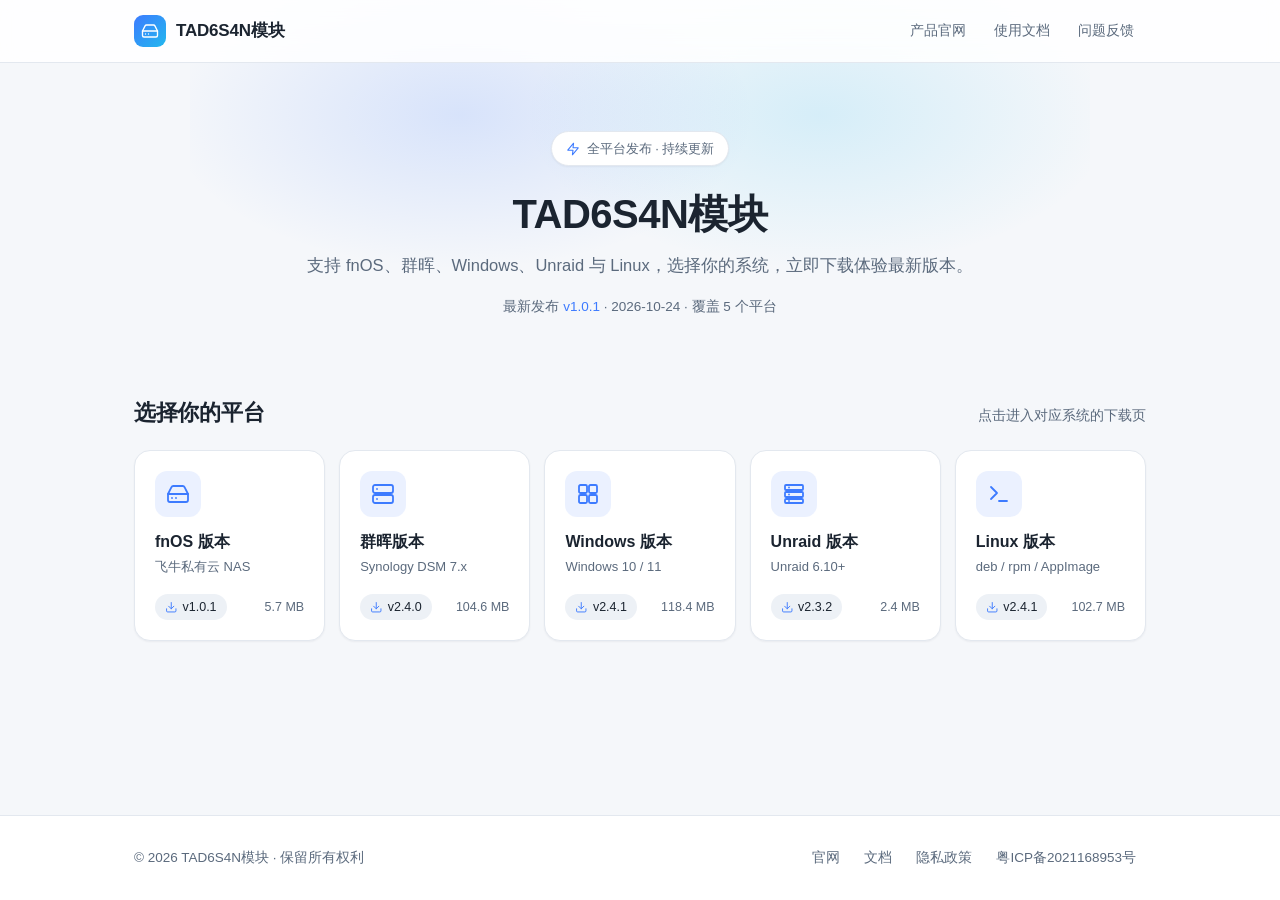
==== index.html @ 8b35cd56 "配置官网/使用文档链接与 ICP 备案号" ====
<!doctype html>
<html lang="zh-CN">
<head>
<meta charset="utf-8">
<meta name="viewport" content="width=device-width, initial-scale=1">
<meta name="description" content="TAD6S4N模块全平台发布页：支持 fnOS、群晖、Windows、Unraid 与 Linux，下载最新版本并查看更新日志。">
<title>TAD6S4N模块 · 软件发布页</title>
<style>
/* ========== 主题变量（浅色 / 深色自适应） ========== */
:root{
  color-scheme: light;
  --bg:#f5f7fa;
  --surface:#ffffff;
  --surface-2:#edf1f6;
  --text:#1b2430;
  --text-2:#5b6a7d;
  --border:#e3e8ef;
  --border-strong:#cfd8e3;
  --brand:#3d7bff;
  --brand-2:#22b8ee;
  --brand-soft:rgba(61,123,255,.10);
  --blue-soft:rgba(61,123,255,.12);
  --green:#0e9f5f;
  --green-soft:rgba(16,185,129,.13);
  --orange:#c2620a;
  --orange-soft:rgba(245,158,11,.16);
  --shadow-card:0 1px 2px rgba(16,24,40,.05);
  --shadow-lift:0 14px 34px rgba(16,24,40,.12);
  --glow-1:rgba(61,123,255,.16);
  --glow-2:rgba(34,184,238,.15);
}
@media (prefers-color-scheme: dark){
  :root{
    color-scheme: dark;
    --bg:#0e141f;
    --surface:#161e2c;
    --surface-2:#1e2839;
    --text:#e7edf6;
    --text-2:#90a1b7;
    --border:#26334a;
    --border-strong:#374865;
    --brand:#5c8dff;
    --brand-2:#2cc5f2;
    --brand-soft:rgba(92,141,255,.15);
    --blue-soft:rgba(92,141,255,.17);
    --green:#34d399;
    --green-soft:rgba(52,211,153,.15);
    --orange:#f5a623;
    --orange-soft:rgba(245,166,35,.16);
    --shadow-card:0 1px 2px rgba(0,0,0,.35);
    --shadow-lift:0 14px 34px rgba(0,0,0,.5);
    --glow-1:rgba(92,141,255,.14);
    --glow-2:rgba(44,197,242,.12);
  }
}

/* ========== 基础 ========== */
*{box-sizing:border-box}
html{scroll-behavior:smooth}
body{
  margin:0;
  font-family:-apple-system,BlinkMacSystemFont,"Segoe UI","PingFang SC","Hiragino Sans GB","Microsoft YaHei",sans-serif;
  background:var(--bg);
  color:var(--text);
  line-height:1.65;
  -webkit-font-smoothing:antialiased;
  min-height:100vh;
  display:flex;
  flex-direction:column;
  overflow-x:clip; /* hero 光晕装饰层在窄屏下不产生横向滚动 */
}
main{flex:1}
a{color:inherit;text-decoration:none}
.icon{width:1.25em;height:1.25em;flex:none;vertical-align:-.25em}
.container{max-width:1060px;margin:0 auto;padding:0 24px;width:100%}
code{background:var(--surface-2);border-radius:6px;padding:1.5px 7px;font-size:12.5px;font-family:ui-monospace,SFMono-Regular,Consolas,monospace}

/* ========== 顶部导航 ========== */
.site-header{
  position:sticky;top:0;z-index:20;
  background:color-mix(in srgb,var(--surface) 85%,transparent);
  backdrop-filter:blur(12px);
  -webkit-backdrop-filter:blur(12px);
  border-bottom:1px solid var(--border);
}
.header-inner{display:flex;align-items:center;gap:12px;height:62px}
.brand{display:flex;align-items:center;gap:10px;font-weight:600;font-size:17px;letter-spacing:-.2px}
.brand-mark{
  width:32px;height:32px;border-radius:9px;flex:none;
  background:linear-gradient(135deg,var(--brand),var(--brand-2));
  display:grid;place-items:center;color:#fff;
}
.brand-mark .icon{width:18px;height:18px}
.header-nav{margin-left:auto;display:flex;gap:4px;flex-wrap:wrap}
.header-nav a{padding:7px 12px;border-radius:8px;color:var(--text-2);font-size:14px;transition:.15s}
.header-nav a:hover{color:var(--text);background:var(--surface-2)}

/* ========== 首页 Hero ========== */
.hero{padding:68px 0 36px;text-align:center;position:relative}
.hero::before{
  content:"";position:absolute;left:50%;top:-140px;transform:translateX(-50%);
  width:900px;height:480px;pointer-events:none;
  background:
    radial-gradient(420px 220px at 30% 40%,var(--glow-1),transparent 70%),
    radial-gradient(420px 220px at 70% 40%,var(--glow-2),transparent 70%);
}
.hero>*{position:relative}
.eyebrow{
  display:inline-flex;align-items:center;gap:7px;
  padding:6px 14px;border:1px solid var(--border);border-radius:999px;
  background:var(--surface);color:var(--text-2);font-size:13px;box-shadow:var(--shadow-card);
}
.eyebrow .icon{width:14px;height:14px;color:var(--brand)}
.hero h1{font-size:40px;line-height:1.3;letter-spacing:-.5px;margin:22px 0 12px}
.hero .lead{max-width:680px;margin:0 auto;color:var(--text-2);font-size:16.5px}
.hero-meta{margin-top:16px;font-size:13.5px;color:var(--text-2)}
.hero-meta b{color:var(--brand);font-weight:500}

/* ========== 平台选择 ========== */
.pick{padding:28px 0 76px}
.section-head{display:flex;align-items:baseline;justify-content:space-between;gap:12px;margin-bottom:18px;flex-wrap:wrap}
.section-head h2{font-size:22px;margin:0;letter-spacing:-.3px}
.section-head .sub{color:var(--text-2);font-size:14px}
.platform-grid{display:grid;grid-template-columns:repeat(auto-fit,minmax(186px,1fr));gap:14px}
.platform-card{
  position:relative;display:flex;flex-direction:column;gap:14px;
  padding:20px;background:var(--surface);
  border:1px solid var(--border);border-radius:16px;
  box-shadow:var(--shadow-card);
  transition:transform .18s ease,box-shadow .18s ease,border-color .18s ease;
}
.platform-card:hover{
  transform:translateY(-3px);
  border-color:color-mix(in srgb,var(--brand) 40%,var(--border));
  box-shadow:var(--shadow-lift);
}
.p-icon{
  width:46px;height:46px;border-radius:12px;flex:none;
  display:grid;place-items:center;
  background:var(--brand-soft);color:var(--brand);
}
.p-icon .icon{width:24px;height:24px}
.p-icon.big{width:60px;height:60px;border-radius:16px}
.p-icon.big .icon{width:30px;height:30px}
.platform-card h3{margin:0;font-size:16px;line-height:1.4}
.p-sub{color:var(--text-2);font-size:13px;margin-top:1px}
.p-meta{margin-top:auto;display:flex;align-items:center;justify-content:space-between;gap:8px;font-size:12.5px;color:var(--text-2)}
.ver-chip{
  display:inline-flex;align-items:center;gap:5px;
  padding:3px 10px;border-radius:999px;
  background:var(--surface-2);color:var(--text);
  font-weight:500;font-size:12.5px;font-variant-numeric:tabular-nums;
}
.ver-chip .icon{width:12.5px;height:12.5px;color:var(--brand)}
.p-arrow{
  position:absolute;top:18px;right:16px;color:var(--brand);
  opacity:0;transform:translateX(-4px);transition:.18s ease;
}
.p-arrow .icon{width:17px;height:17px}
.platform-card:hover .p-arrow,.platform-card:focus-visible .p-arrow{opacity:1;transform:translateX(0)}

/* ========== 平台下载页 ========== */
.back{
  display:inline-flex;align-items:center;gap:6px;
  margin:26px 0 18px;padding:6px 11px 6px 8px;border-radius:9px;
  color:var(--text-2);font-size:14px;transition:.15s;
}
.back:hover{color:var(--text);background:var(--surface-2)}
.plat-head{display:flex;gap:16px;align-items:center}
.plat-title{margin:0;font-size:28px;letter-spacing:-.4px;line-height:1.3}
.plat-title:focus{outline:none}
.plat-desc{margin:4px 0 0;color:var(--text-2);font-size:14.5px}

.download-card{
  margin-top:26px;padding:30px;
  background:var(--surface);border:1px solid var(--border);border-radius:20px;
  box-shadow:var(--shadow-card);
}
.rel-meta{display:flex;align-items:center;gap:12px;flex-wrap:wrap}
.ver-big{font-size:27px;font-weight:600;letter-spacing:-.4px;font-variant-numeric:tabular-nums}
.rel-date{color:var(--text-2);font-size:14px}
.badge-latest{
  display:inline-flex;align-items:center;
  padding:3px 11px;border-radius:999px;
  background:linear-gradient(135deg,var(--brand),var(--brand-2));
  color:#fff;font-size:12px;font-weight:500;letter-spacing:.3px;
}
.actions{display:flex;gap:12px;flex-wrap:wrap;margin-top:22px}
.btn{
  display:inline-flex;align-items:center;justify-content:center;gap:8px;
  height:48px;padding:0 24px;border-radius:12px;
  font-size:15px;font-weight:500;font-family:inherit;
  border:1px solid transparent;cursor:pointer;
  transition:transform .15s ease,box-shadow .15s ease,filter .15s ease,background .15s ease,border-color .15s ease;
  flex:1 1 220px;
}
.btn .icon{width:18px;height:18px}
.btn-primary{
  background:linear-gradient(135deg,var(--brand),var(--brand-2));
  color:#fff;box-shadow:0 8px 20px var(--blue-soft);
}
.btn-primary:hover{filter:brightness(1.06);transform:translateY(-1px);box-shadow:0 10px 24px var(--blue-soft)}
.btn-secondary{background:var(--surface);border-color:var(--border-strong);color:var(--text)}
.btn-secondary:hover{background:var(--surface-2);transform:translateY(-1px)}
.btn-sm{height:36px;padding:0 16px;font-size:13.5px;border-radius:10px;flex:none}
.btn-sm .icon{width:15px;height:15px}
.file-line{
  margin-top:16px;color:var(--text-2);font-size:13px;
  font-family:ui-monospace,SFMono-Regular,Consolas,monospace;
  word-break:break-all;
}
.assets{margin-top:22px;padding-top:18px;border-top:1px dashed var(--border)}
.assets h4{margin:0 0 10px;font-size:13px;font-weight:500;color:var(--text-2)}
.asset-row{
  display:flex;align-items:center;gap:14px;flex-wrap:wrap;
  padding:11px 14px;margin-bottom:9px;
  border:1px solid var(--border);border-radius:13px;
  transition:border-color .15s;
}
.asset-row:hover{border-color:var(--border-strong)}
.asset-row>div:first-child{flex:1 1 260px;min-width:0}
.a-name{font-size:13px;font-family:ui-monospace,SFMono-Regular,Consolas,monospace;word-break:break-all}
.a-meta{color:var(--text-2);font-size:12.5px;margin-top:2px}
.install-tip{
  display:flex;gap:10px;align-items:flex-start;
  margin-top:22px;padding:13px 16px;border-radius:13px;
  background:var(--brand-soft);color:var(--text);font-size:13.5px;line-height:1.7;
}
.install-tip .icon{width:17px;height:17px;color:var(--brand);margin-top:3px;flex:none}

/* ========== 更新日志 ========== */
.changelog{margin:56px 0 84px;scroll-margin-top:84px;border-radius:16px}
.changelog.flash{animation:flashBg 1.1s ease}
@keyframes flashBg{0%{background:var(--brand-soft)}100%{background:transparent}}
.changelog h2{margin:0;font-size:22px;letter-spacing:-.3px}
.ch-sub{margin:6px 0 26px;color:var(--text-2);font-size:14px}
.timeline{position:relative;padding-left:30px}
.timeline::before{
  content:"";position:absolute;left:8px;top:8px;bottom:14px;width:2px;
  background:var(--border);border-radius:2px;
}
.release{position:relative;padding:0 0 34px}
.release:last-child{padding-bottom:4px}
.release::before{
  content:"";position:absolute;left:-28px;top:7px;
  width:14px;height:14px;border-radius:50%;
  background:var(--surface);border:2.5px solid var(--brand);
}
.release.old::before{border-color:var(--border-strong)}
.release.latest::before{background:var(--brand)}
.rel-head{display:flex;align-items:center;gap:11px;flex-wrap:wrap}
.rel-head .v{font-weight:600;font-size:17.5px;font-variant-numeric:tabular-nums}
.rel-head .rel-date{font-size:13.5px}
.group{margin-top:13px}
.group-tag{
  display:inline-flex;align-items:center;
  padding:2px 10px;border-radius:7px;
  font-size:12px;font-weight:500;
}
.tag-new{color:var(--green);background:var(--green-soft)}
.tag-imp{color:var(--brand);background:var(--blue-soft)}
.tag-fix{color:var(--orange);background:var(--orange-soft)}
.group ul{margin:9px 0 0;padding:0;list-style:none}
.group li{position:relative;padding:3px 0 3px 17px;font-size:14.5px}
.group li::before{
  content:"";position:absolute;left:3px;top:13px;
  width:5px;height:5px;border-radius:50%;background:var(--border-strong);
}

/* ========== GitHub 数据来源与 Markdown 日志 ========== */
.src-note{display:flex;align-items:center;gap:6px;flex-wrap:wrap;margin-top:12px;font-size:13px;color:var(--text-2)}
.src-note .icon{width:14px;height:14px;flex:none}
.src-note a{color:var(--brand)}
.rel-link{font-size:12.5px;color:var(--brand);font-weight:400}
.md{margin-top:4px}
.md h3,.md h4,.md h5,.md h6{margin:18px 0 6px;font-size:15px;letter-spacing:0}
.md h3{font-size:16px}
.md p{margin:8px 0;font-size:14.5px}
.md ul,.md ol{margin:8px 0;padding-left:22px}
.md li{margin:4px 0;font-size:14.5px}
.md a{color:var(--brand)}
.md pre{background:var(--surface-2);border-radius:10px;padding:12px 14px;overflow:auto;margin:10px 0}
.md pre code{background:none;padding:0}

/* ========== 页脚 ========== */
.site-footer{border-top:1px solid var(--border);padding:26px 0;background:var(--surface)}
.footer-inner{
  display:flex;align-items:center;justify-content:space-between;
  gap:10px 24px;flex-wrap:wrap;color:var(--text-2);font-size:13.5px;
}
.footer-links{display:flex;gap:4px;flex-wrap:wrap}
.footer-links a{padding:5px 10px;border-radius:8px}
.footer-links a:hover{color:var(--text);background:var(--surface-2)}

/* ========== 视图切换动画 ========== */
.view{animation:viewIn .28s ease}
@keyframes viewIn{from{opacity:0;transform:translateY(8px)}to{opacity:1;transform:none}}

/* ========== 响应式 ========== */
@media (max-width:640px){
  .hero{padding:44px 0 24px}
  .hero h1{font-size:29px}
  .hero .lead{font-size:15px}
  .download-card{padding:22px 18px}
  .plat-title{font-size:23px}
  .ver-big{font-size:23px}
  .actions .btn{flex:1 1 100%}
  .btn{flex-basis:auto}
  .asset-row .btn-sm{width:100%}
  .header-nav{display:none}
}
@media (prefers-reduced-motion: reduce){
  html{scroll-behavior:auto}
  *,*::before,*::after{animation:none!important;transition:none!important}
}
</style>
</head>
<body>

<header class="site-header">
  <div class="container header-inner">
    <a class="brand" href="#/">
      <span class="brand-mark" id="brand-mark"></span>
      <span id="brand-name">TAD6S4N模块</span>
    </a>
    <nav class="header-nav" aria-label="站点导航">
      <!-- 问题反馈暂为占位链接，部署时替换为真实地址 -->
      <a href="https://mi-d.cn" target="_blank" rel="noopener">产品官网</a>
      <a href="https://mi-d.cn/10938" target="_blank" rel="noopener">使用文档</a>
      <a href="#" data-stub>问题反馈</a>
    </nav>
  </div>
</header>

<main id="app">
  <!-- ========== 首页：平台选择 ========== -->
  <section id="view-home" class="view" aria-label="选择平台">
    <div class="container">
      <div class="hero">
        <span class="eyebrow"><i data-icon="zap" aria-hidden="true"></i><span id="eyebrow-text">全平台发布 · 持续更新</span></span>
        <h1 id="hero-title">TAD6S4N模块</h1>
        <p class="lead" id="hero-lead">支持 fnOS、群晖、Windows、Unraid 与 Linux，选择你的系统，立即下载体验最新版本。</p>
        <p class="hero-meta" id="hero-meta"></p>
      </div>
      <div class="pick">
        <div class="section-head">
          <h2>选择你的平台</h2>
          <span class="sub">点击进入对应系统的下载页</span>
        </div>
        <div class="platform-grid" id="platform-grid"><!-- JS 渲染 --></div>
      </div>
    </div>
  </section>

  <!-- ========== 平台下载页（JS 渲染） ========== -->
  <section id="view-platform" class="view" hidden></section>
</main>

<footer class="site-footer">
  <div class="container footer-inner">
    <span>© 2026 TAD6S4N模块 · 保留所有权利</span>
    <nav class="footer-links" aria-label="页脚链接">
      <a href="https://mi-d.cn" target="_blank" rel="noopener">官网</a>
      <a href="https://mi-d.cn/10938" target="_blank" rel="noopener">文档</a>
      <a href="#" data-stub>隐私政策</a>
      <a href="https://beian.miit.gov.cn/" target="_blank" rel="noopener">粤ICP备2021168953号</a>
    </nav>
  </div>
</footer>

<script>
/* =====================================================================
 * ★★★ 站点配置与发布数据（维护时只需修改本区域） ★★★
 *
 * 数据来源：每个平台可配置 repo: "用户名/仓库名"，页面会自动读取该仓库
 * 的 GitHub Releases（版本号、附件下载、更新日志正文），可以是自己的
 * 仓库，也可以是其它人的公开仓库，例如：
 *   repo: "luodaoyi/TAD6S4N10G-fnos"
 *   prefer:  可选，主下载附件的匹配正则（命中的排第一位）
 *   exclude: 可选，需要从下载列表排除的附件正则
 * repo 留空（null）或拉取失败时，使用下方 latest / changelog 内置数据
 * 兜底展示。拉取结果缓存 10 分钟，避免触发 GitHub 接口限流（每小时 60 次）。
 * ===================================================================== */
const SITE = {
  productName: "TAD6S4N模块",
  title: "TAD6S4N模块 · 软件发布页"
};

const PLATFORMS = [
  {
    id: "fnos",
    name: "fnOS 版本",
    sub: "飞牛私有云 NAS",
    desc: "适用于飞牛私有云 fnOS 4.0 及以上版本 · x86_64 架构",
    icon: "drive",
    repo: "luodaoyi/TAD6S4N10G-fnos",
    prefer: "\\.fpk$",
    exclude: "^tank-",
    tip: "打开 fnOS「应用中心 → 手动安装」，选择下载的 <code>.fpk</code> 安装包完成安装。",
    latest: {
      version: "1.0.1",
      date: "2026-10-24",
      assets: [
        { label: "fnOS 安装包", file: "tad-module.fpk", arch: "x86_64", size: "5.7 MB", url: "https://github.com/luodaoyi/TAD6S4N10G-fnos/releases/download/v1.0.1/tad-module.fpk" }
      ]
    },
    changelog: [
      {
        version: "1.0.1", date: "2026-10-24",
        fix: ["RTC 状态按 NAS 系统时区显示，与飞牛桌面时间保持一致"]
      },
      {
        version: "1.0.0", date: "2026-10-24",
        new: ["首个正式版：图形化备份与自动备份、三曲线风扇模式、硬盘面板、传感器显示、BIOS/网卡固件管理、压力测试与历史温度图表"]
      }
    ]
  },
  {
    id: "synology",
    name: "群晖版本",
    sub: "Synology DSM 7.x",
    desc: "适用于 DSM 7.0 – 7.2 · 提供 x86_64 与 ARM64 套件",
    icon: "server",
    repo: null,
    tip: "推荐在「套件中心」搜索安装；手动安装请进入套件中心 → 手动安装，上传 <code>.spk</code> 文件。",
    latest: {
      version: "2.4.0",
      date: "2026-10-18",
      assets: [
        { label: "DSM 7 套件", file: "tad6s4n_dsm7_2.4.0_x86_64.spk", arch: "x86_64", size: "104.6 MB", url: "#" },
        { label: "DSM 7 套件", file: "tad6s4n_dsm7_2.4.0_arm64.spk", arch: "ARM64", size: "89.2 MB", url: "#" }
      ]
    },
    changelog: [
      {
        version: "2.4.0", date: "2026-10-18",
        new: ["支持套件中心在线检测更新"],
        imp: ["适配 DSM 7.2 权限模型，安装更顺畅", "缩略图生成速度提升"],
        fix: ["修复部分 ARM 机型上浏览大目录时崩溃的问题"]
      },
      {
        version: "2.3.2", date: "2026-09-20",
        fix: ["修复 DSM 7.2 权限变更后无法写入共享文件夹的问题", "修复任务暂停后 CPU 占用偏高的问题"]
      },
      {
        version: "2.3.0", date: "2026-08-30",
        new: ["支持多任务并行传输", "新增按共享文件夹粒度的备份计划"],
        imp: ["索引速度提升约 35%"]
      },
      {
        version: "2.2.0", date: "2026-07-15",
        new: ["全面支持 DSM 7.0 / 7.1 / 7.2"],
        fix: ["修复更换端口后无法连接的问题"]
      },
      {
        version: "2.1.0", date: "2026-06-10",
        new: ["群晖平台首个正式版本"]
      }
    ]
  },
  {
    id: "windows",
    name: "Windows 版本",
    sub: "Windows 10 / 11",
    desc: "适用于 Windows 10（1909）及以上 · 提供 x64 与 ARM64 安装包",
    icon: "windows",
    repo: null,
    tip: "双击运行安装程序，按向导完成安装；便携版解压后直接运行 <code>TAD6S4N.exe</code> 即可。",
    latest: {
      version: "2.4.1",
      date: "2026-10-23",
      assets: [
        { label: "安装版 x64", file: "tad6s4n_setup_2.4.1_x64.exe", arch: "x64", size: "118.4 MB", url: "#" },
        { label: "便携版 x64", file: "tad6s4n_portable_2.4.1_x64.zip", arch: "x64", size: "156.8 MB", url: "#" },
        { label: "安装版 ARM64", file: "tad6s4n_setup_2.4.1_arm64.exe", arch: "ARM64", size: "106.1 MB", url: "#" }
      ]
    },
    changelog: [
      {
        version: "2.4.1", date: "2026-10-23",
        fix: ["修复部分设备启动时白屏的问题", "修复系统托盘图标在高分屏下模糊的问题"]
      },
      {
        version: "2.4.0", date: "2026-10-15",
        new: ["新增虚拟磁盘映射，可在资源管理器中直接浏览云端文件", "新增开机自启动与静默启动选项"],
        imp: ["全局文件搜索速度提升", "降低后台内存占用"],
        fix: ["修复 Windows 10 1909 下安装界面卡住的问题"]
      },
      {
        version: "2.3.2", date: "2026-09-18",
        fix: ["修复与部分安全软件冲突导致的更新失败", "修复 NTFS 稀疏文件同步异常"]
      },
      {
        version: "2.3.0", date: "2026-08-28",
        new: ["新增深色模式界面"],
        imp: ["安装器支持静默安装参数（/S）"]
      },
      {
        version: "2.2.0", date: "2026-07-08",
        fix: ["修复代理自动检测在某些网络环境下失败的问题"]
      },
      {
        version: "2.1.0", date: "2026-05-30",
        new: ["Windows 平台首个正式版本，支持文件同步与备份"]
      }
    ]
  },
  {
    id: "unraid",
    name: "Unraid 版本",
    sub: "Unraid 6.10+",
    desc: "适用于 Unraid 6.10 及以上版本 · 以插件方式安装",
    icon: "rack",
    repo: null,
    tip: "在 Unraid「Apps / 插件」中搜索安装，或下载 <code>.plg</code> 后通过「Install Plugin」安装。",
    latest: {
      version: "2.3.2",
      date: "2026-09-26",
      assets: [
        { label: "Unraid 插件", file: "tad6s4n_unraid_2.3.2.plg", arch: "通用", size: "2.4 MB", url: "#" }
      ]
    },
    changelog: [
      {
        version: "2.3.2", date: "2026-09-26",
        imp: ["降低校验（Parity Check）期间的磁盘 IO 优先级"],
        fix: ["修复停止阵列时后台进程未正常退出的问题"]
      },
      {
        version: "2.3.0", date: "2026-08-30",
        new: ["支持 Community Applications 一键安装", "新增 Unassigned Devices 设备同步支持"],
        fix: ["修复开机插件自启动偶发失败的问题"]
      },
      {
        version: "2.2.0", date: "2026-07-08",
        imp: ["插件设置界面适配 Unraid 深色主题"],
        fix: ["修复大文件校验偶发超时的问题"]
      },
      {
        version: "2.1.0", date: "2026-06-01",
        new: ["Unraid 平台首个正式版本，提供 .plg 插件安装方式"]
      }
    ]
  },
  {
    id: "linux",
    name: "Linux 版本",
    sub: "deb / rpm / AppImage",
    desc: "提供 deb、rpm 与 AppImage 三种格式 · 支持 x86_64 与 ARM64",
    icon: "terminal",
    repo: null,
    tip: "deb 系：<code>sudo apt install ./tad6s4n_amd64.deb</code>；rpm 系：<code>sudo dnf install ./tad6s4n.x86_64.rpm</code>；AppImage：<code>chmod +x</code> 后直接运行。",
    latest: {
      version: "2.4.1",
      date: "2026-10-23",
      assets: [
        { label: "deb 包", file: "tad6s4n_2.4.1_amd64.deb", arch: "x86_64", size: "102.7 MB", url: "#" },
        { label: "rpm 包", file: "tad6s4n_2.4.1_x86_64.rpm", arch: "x86_64", size: "104.9 MB", url: "#" },
        { label: "AppImage", file: "TAD6S4N_2.4.1_x86_64.AppImage", arch: "x86_64", size: "158.3 MB", url: "#" },
        { label: "deb 包", file: "tad6s4n_2.4.1_arm64.deb", arch: "ARM64", size: "96.5 MB", url: "#" }
      ]
    },
    changelog: [
      {
        version: "2.4.1", date: "2026-10-23",
        fix: ["修复 AppImage 在 Ubuntu 24.04 下无法启动的问题", "修复 GNOME 下系统托盘图标不显示的问题"]
      },
      {
        version: "2.4.0", date: "2026-10-15",
        new: ["新增官方 apt / dnf 软件源，支持系统自动更新"],
        imp: ["完善 Wayland 下的窗口与托盘体验"],
        fix: ["修复 arm64 设备上选择同步目录时崩溃的问题"]
      },
      {
        version: "2.3.2", date: "2026-09-18",
        imp: ["降低常驻进程内存占用"],
        fix: ["修复 inotify 监听数量超限导致的漏同步"]
      },
      {
        version: "2.3.0", date: "2026-08-28",
        new: ["新增命令行管理工具 tad6s4n-cli"],
        imp: ["systemd 服务单元更规范，支持开机自启"]
      },
      {
        version: "2.2.0", date: "2026-07-08",
        new: ["提供 AppImage 免安装格式"]
      },
      {
        version: "2.1.0", date: "2026-05-30",
        new: ["Linux 平台首个正式版本，提供 deb / rpm 安装包"]
      }
    ]
  }
];

/* ===================== 以下为页面逻辑，一般无需修改 ===================== */

/* 内联图标（描边风格，跟随文字颜色） */
const ICONS = {
  drive: '<line x1="22" y1="12" x2="2" y2="12"/><path d="M5.45 5.11 2 12v6a2 2 0 0 0 2 2h16a2 2 0 0 0 2-2v-6l-3.45-6.89A2 2 0 0 0 16.76 4H7.24a2 2 0 0 0-1.79 1.11z"/><line x1="6" y1="16" x2="6.01" y2="16"/><line x1="10" y1="16" x2="10.01" y2="16"/>',
  server: '<rect x="2" y="3" width="20" height="8" rx="2"/><rect x="2" y="13" width="20" height="8" rx="2"/><line x1="6" y1="7" x2="6.01" y2="7"/><line x1="6" y1="17" x2="6.01" y2="17"/>',
  windows: '<rect x="3" y="3" width="8" height="8" rx="1.5"/><rect x="13" y="3" width="8" height="8" rx="1.5"/><rect x="3" y="13" width="8" height="8" rx="1.5"/><rect x="13" y="13" width="8" height="8" rx="1.5"/>',
  rack: '<rect x="3" y="3" width="18" height="5" rx="1"/><rect x="3" y="10" width="18" height="5" rx="1"/><rect x="3" y="17" width="18" height="4" rx="1"/><line x1="7" y1="5.5" x2="7.01" y2="5.5"/><line x1="7" y1="12.5" x2="7.01" y2="12.5"/><line x1="7" y1="19" x2="7.01" y2="19"/>',
  terminal: '<polyline points="4 17 10 11 4 5"/><line x1="12" y1="19" x2="20" y2="19"/>',
  download: '<path d="M21 15v4a2 2 0 0 1-2 2H5a2 2 0 0 1-2-2v-4"/><polyline points="7 10 12 15 17 10"/><line x1="12" y1="3" x2="12" y2="15"/>',
  history: '<path d="M3 12a9 9 0 1 0 2.64-6.36L3 8"/><path d="M3 3v5h5"/><polyline points="12 7 12 12 15 15"/>',
  back: '<line x1="19" y1="12" x2="5" y2="12"/><polyline points="12 19 5 12 12 5"/>',
  info: '<circle cx="12" cy="12" r="9"/><line x1="12" y1="11" x2="12" y2="16"/><line x1="12" y1="8" x2="12.01" y2="8"/>',
  zap: '<polygon points="13 2 3 14 12 14 11 22 21 10 12 10 13 2"/>',
  arrow: '<line x1="5" y1="12" x2="19" y2="12"/><polyline points="12 5 19 12 12 19"/>',
  link: '<path d="M10 13a5 5 0 0 0 7.54.54l3-3a5 5 0 0 0-7.07-7.07l-1.72 1.71"/><path d="M14 11a5 5 0 0 0-7.54-.54l-3 3a5 5 0 0 0 7.07 7.07l1.71-1.71"/>'
};
function icon(name){
  return '<svg class="icon" viewBox="0 0 24 24" fill="none" stroke="currentColor" stroke-width="1.8" stroke-linecap="round" stroke-linejoin="round" aria-hidden="true">' + (ICONS[name] || "") + "</svg>";
}
/* 静态占位图标（data-icon） */
document.querySelectorAll("[data-icon]").forEach(el => {
  el.outerHTML = icon(el.getAttribute("data-icon"));
});

/* 品牌与文案 */
document.getElementById("brand-mark").innerHTML = icon("drive");
document.getElementById("brand-name").textContent = SITE.productName;
document.title = SITE.title;

/* ===================== GitHub Releases 动态数据 ===================== */
/* 每个平台的数据状态：内置数据先行渲染，GitHub 拉取成功后整体替换 */
const GH_TTL = 10 * 60 * 1000;
const state = {};
function stOf(p){
  if(!state[p.id]) state[p.id] = { latest: p.latest, changelog: p.changelog, changelogSrc: "static", loading: false, error: false };
  return state[p.id];
}
PLATFORMS.forEach(stOf);

function esc(s){
  return String(s).replace(/&/g, "&amp;").replace(/</g, "&lt;").replace(/>/g, "&gt;").replace(/"/g, "&quot;");
}
function fmtDate(iso){
  const d = new Date(iso);
  if(isNaN(d)) return "";
  const pad = function(n){ return String(n).padStart(2, "0"); };
  return d.getFullYear() + "-" + pad(d.getMonth() + 1) + "-" + pad(d.getDate());
}
function humanSize(bytes){
  if(!Number.isFinite(bytes) || bytes <= 0) return "";
  if(bytes >= 1073741824) return (bytes / 1073741824).toFixed(2) + " GB";
  if(bytes >= 1048576) return (bytes / 1048576).toFixed(1) + " MB";
  return Math.max(1, Math.round(bytes / 1024)) + " KB";
}
function tagVer(tag){ return String(tag || "").replace(/^v/i, ""); }

/* localStorage 缓存：10 分钟内不重复请求；请求失败时允许用过期缓存兜底 */
function cacheGet(key, allowStale){
  try{
    const v = JSON.parse(localStorage.getItem("ghrel:" + key));
    if(!v) return null;
    if(Date.now() - v.t < GH_TTL) return { fresh: true, data: v.d };
    return allowStale ? { fresh: false, data: v.d } : null;
  }catch(e){ return null; }
}
function cacheSet(key, data){
  try{ localStorage.setItem("ghrel:" + key, JSON.stringify({ t: Date.now(), d: data })); }catch(e){}
}
async function ghApi(path, key){
  const hit = cacheGet(key, true);
  if(hit && hit.fresh) return hit.data;
  try{
    const res = await fetch("https://api.github.com" + path, {
      headers: { "Accept": "application/vnd.github+json" },
      signal: AbortSignal.timeout(8000)
    });
    if(!res.ok) throw new Error("GitHub API HTTP " + res.status);
    const data = await res.json();
    cacheSet(key, data);
    return data;
  }catch(e){
    if(hit) return hit.data;
    throw e;
  }
}

/* 把仓库 Release 数据归一化为页面使用的结构；prefer 命中的附件排最前（作为主下载） */
function normLatest(rel, p){
  const excl = p.exclude ? new RegExp(p.exclude, "i") : null;
  let assets = (rel.assets || [])
    .filter(function(a){ return !/\.sha256$|\.sha2$|\.sig$|\.asc$/i.test(a.name); })
    .filter(function(a){ return !(excl && excl.test(a.name)); })
    .map(function(a){ return { label: a.name, file: a.name, arch: "", size: humanSize(a.size), url: a.browser_download_url }; });
  const preferRe = p.prefer ? new RegExp(p.prefer, "i") : null;
  if(preferRe){
    assets.sort(function(a, b){ return (preferRe.test(b.file) ? 1 : 0) - (preferRe.test(a.file) ? 1 : 0); });
  }
  return { version: tagVer(rel.tag_name), date: fmtDate(rel.published_at), assets: assets };
}
function normRelease(r){
  return { version: tagVer(r.tag_name), date: fmtDate(r.published_at), body: r.body || "", url: r.html_url || "" };
}

/* 轻量 Markdown 渲染（零依赖）：内容先整体转义再生成白名单标签，防 XSS */
function mdInline(t){
  const codes = [];
  t = t.replace(/`([^`]+)`/g, function(_, c){ codes.push(c); return "\x00" + (codes.length - 1) + "\x00"; });
  t = t.replace(/\*\*([^*]+)\*\*/g, "<strong>$1</strong>");
  t = t.replace(/\[([^\]]+)\]\((https?:\/\/[^)\s]+)\)/g, '<a href="$2" target="_blank" rel="noopener noreferrer">$1</a>');
  t = t.replace(/\x00(\d+)\x00/g, function(_, i){ return "<code>" + codes[+i] + "</code>"; });
  return t;
}
function mdToHtml(src){
  const lines = String(src || "").replace(/\r\n?/g, "\n").split("\n");
  let html = "", para = [], list = null, ordered = false, code = null;
  const flushP = function(){
    if(para.length){ html += "<p>" + para.map(mdInline).join("<br>") + "</p>"; para = []; }
  };
  const flushL = function(){
    if(list){
      const tag = ordered ? "ol" : "ul";
      html += "<" + tag + ">" + list.map(function(li){ return "<li>" + mdInline(li) + "</li>"; }).join("") + "</" + tag + ">";
      list = null;
    }
  };
  for(const raw of lines){
    const line = raw.replace(/\s+$/, "");
    if(code !== null){
      if(/^```/.test(line)){ html += "<pre><code>" + esc(code.join("\n")) + "</code></pre>"; code = null; }
      else code.push(raw);
      continue;
    }
    if(/^```/.test(line)){ flushP(); flushL(); code = []; continue; }
    const h = line.match(/^(#{1,6})\s+(.*)/);
    if(h){ flushP(); flushL(); const tag = "h" + Math.min(h[1].length + 2, 6); html += "<" + tag + ">" + mdInline(esc(h[2])) + "</" + tag + ">"; continue; }
    const ul = line.match(/^\s*[-*+]\s+(.*)/);
    if(ul){ flushP(); if(list && ordered) flushL(); if(!list){ list = []; ordered = false; } list.push(esc(ul[1])); continue; }
    const ol = line.match(/^\s*\d+[.、)]\s+(.*)/);
    if(ol){ flushP(); if(list && !ordered) flushL(); if(!list){ list = []; ordered = true; } list.push(esc(ol[1])); continue; }
    if(!line.trim()){ flushP(); flushL(); continue; }
    flushL(); para.push(esc(line));
  }
  if(code !== null) html += "<pre><code>" + esc(code.join("\n")) + "</code></pre>";
  flushP(); flushL();
  return html;
}

/* 同步：latest 用于首页卡片；Releases 列表用于平台页更新日志（保留 body 原文渲染） */
let current = { view: "home", id: null };
function repaint(preserveScroll){
  const y = window.scrollY;
  if(current.view === "home"){
    renderHome();
  }else{
    const p = PLATFORMS.find(function(x){ return x.id === current.id; });
    if(p){
      paintPlatform(p);
      if(preserveScroll) window.scrollTo({ top: y, behavior: "auto" });
    }
  }
}
async function syncLatest(p){
  try{
    const rel = await ghApi("/repos/" + p.repo + "/releases/latest", "latest:" + p.repo);
    if(rel && rel.tag_name){
      const st = stOf(p);
      st.latest = normLatest(rel, p);
      st.error = false;
    }
    repaint(false);
  }catch(e){
    stOf(p).error = true;
    if(current.view === "platform" && current.id === p.id) repaint(true);
  }
}
async function syncReleases(p){
  const st = stOf(p);
  if(st.loading || st.changelogSrc === "github") return;
  st.loading = true;
  repaint(true);
  try{
    const list = await ghApi("/repos/" + p.repo + "/releases?per_page=20", "releases:" + p.repo);
    if(Array.isArray(list) && list.length){
      st.changelog = list.map(normRelease);
      if(list[0].tag_name) st.latest = normLatest(list[0], p);
      st.changelogSrc = "github";
      st.error = false;
    }
  }catch(e){
    st.error = true;
  }
  st.loading = false;
  repaint(true);
}

/* 首页：平台卡片 */
function renderHome(){
  document.getElementById("platform-grid").innerHTML = PLATFORMS.map(function(p){
    const st = stOf(p);
    const a = st.latest.assets[0];
    return '<a class="platform-card" href="#/platform/' + p.id + '" aria-label="进入' + esc(p.name) + '下载页，最新版本 v' + esc(st.latest.version) + '">' +
        '<span class="p-arrow">' + icon("arrow") + "</span>" +
        '<span class="p-icon">' + icon(p.icon) + "</span>" +
        '<span class="p-text"><h3>' + esc(p.name) + "</h3><span class='p-sub'>" + esc(p.sub) + "</span></span>" +
        '<span class="p-meta"><span class="ver-chip">' + icon("download") + "v" + esc(st.latest.version) + "</span><span>" + (a ? esc(a.size) : "") + "</span></span>" +
      "</a>";
  }).join("");

  /* 顶部"最新发布"摘要：取全平台日期最新的一条 */
  let newest = PLATFORMS[0];
  PLATFORMS.forEach(function(p){
    if(new Date(stOf(p).latest.date) > new Date(stOf(newest).latest.date)) newest = p;
  });
  document.getElementById("hero-meta").innerHTML =
    "最新发布 <b>v" + esc(stOf(newest).latest.version) + "</b> · " + esc(stOf(newest).latest.date) + " · 覆盖 " + PLATFORMS.length + " 个平台";
}

/* 更新日志条目：GitHub 数据带 body（Markdown 正文），内置数据按分组渲染 */
function releaseHTML(r, i){
  let detail;
  if(r.body != null){
    detail = '<div class="md">' + mdToHtml(r.body) + "</div>";
  }else{
    const groups = [
      ["new", "新增", r.new || []],
      ["imp", "优化", r.imp || []],
      ["fix", "修复", r.fix || []]
    ].filter(function(g){ return g[2].length > 0; });
    detail = groups.map(function(g){
      return '<div class="group"><span class="group-tag tag-' + g[0] + '">' + g[1] + "</span><ul>" +
        g[2].map(function(t){ return "<li>" + t + "</li>"; }).join("") +
        "</ul></div>";
    }).join("");
  }
  return '<div class="release ' + (i === 0 ? "latest" : "old") + '">' +
      '<div class="rel-head"><span class="v">v' + esc(r.version) + "</span>" +
      (i === 0 ? '<span class="badge-latest">最新</span>' : "") +
      '<span class="rel-date">' + esc(r.date) + "</span>" +
      (r.url ? '<a class="rel-link" href="' + esc(r.url) + '" target="_blank" rel="noopener noreferrer">GitHub ↗</a>' : "") +
      "</div>" + detail +
    "</div>";
}

/* 下载链接：占位地址（#）时拦截跳转 */
function dlAttrs(url){
  return 'href="' + url + '"' + (url === "#" ? ' data-stub' : "");
}

/* 平台下载页（paintPlatform 只负责渲染，视图切换见 showPlatform） */
function paintPlatform(p){
  const st = stOf(p);
  const l = st.latest;
  const main = l.assets[0];
  const rest = l.assets.slice(1);
  const fileLine = main ? [main.file, main.arch, main.size].filter(Boolean).join(" · ") : "";

  let srcNote = "";
  if(p.repo){
    const repoLink = '<a href="https://github.com/' + esc(p.repo) + '" target="_blank" rel="noopener noreferrer">' + esc(p.repo) + "</a>";
    if(st.changelogSrc === "github"){
      srcNote = '<div class="src-note">' + icon("link") + "数据来源：" + repoLink + " · 已同步 GitHub Releases</div>";
    }else if(st.loading){
      srcNote = '<div class="src-note">' + icon("link") + "数据来源：" + repoLink + " · 正在获取更新日志…</div>";
    }else if(st.error){
      srcNote = '<div class="src-note">' + icon("info") + "GitHub 数据获取失败，当前展示内置数据</div>";
    }
  }
  const chSub = st.changelogSrc === "github"
    ? "数据来自 GitHub Releases，新版本在上"
    : "以下为" + esc(p.name) + "的历史版本记录，新版本在上";

  document.getElementById("view-platform").innerHTML =
    '<div class="container">' +
      '<a class="back" href="#/">' + icon("back") + "返回选择平台</a>" +
      '<div class="plat-head">' +
        '<span class="p-icon big">' + icon(p.icon) + "</span>" +
        "<div><h1 class='plat-title' tabindex='-1'>" + esc(p.name) + "</h1>" +
        '<p class="plat-desc">' + esc(p.desc) + "</p></div>" +
      "</div>" +
      '<div class="download-card">' +
        '<div class="rel-meta"><span class="ver-big">v' + esc(l.version) + '</span><span class="badge-latest">最新版本</span><span class="rel-date">' + esc(l.date) + " 发布</span></div>" +
        '<div class="actions">' +
          "<a class='btn btn-primary' " + dlAttrs(main ? main.url : "#") + ">" + icon("download") + "下载 " + esc(main ? main.label : "安装包") + "</a>" +
          '<button class="btn btn-secondary" type="button" data-goto-log>' + icon("history") + "查看更新日志</button>" +
        "</div>" +
        (fileLine ? '<div class="file-line">' + esc(fileLine) + "</div>" : "") +
        (rest.length > 0
          ? '<div class="assets"><h4>其他格式 / 架构</h4>' + rest.map(function(a){
              const meta = [a.label !== a.file ? a.label : "", a.arch, a.size].filter(Boolean).join(" · ");
              return '<div class="asset-row"><div><div class="a-name">' + esc(a.file) + '</div><div class="a-meta">' + esc(meta) + "</div></div>" +
                "<a class='btn btn-sm btn-secondary' " + dlAttrs(a.url) + ">" + icon("download") + "下载</a></div>";
            }).join("") + "</div>"
          : "") +
        '<div class="install-tip">' + icon("info") + "<div><b>安装说明：</b>" + p.tip + "</div></div>" +
      "</div>" +
      '<div class="changelog" id="changelog-section">' +
        "<h2>更新日志</h2>" +
        '<p class="ch-sub">' + chSub + "</p>" +
        srcNote +
        '<div class="timeline">' + st.changelog.map(releaseHTML).join("") + "</div>" +
      "</div>" +
    "</div>";
}

/* 视图切换 */
const prefersReduced = window.matchMedia("(prefers-reduced-motion: reduce)").matches;
function showHome(){
  current = { view: "home", id: null };
  document.getElementById("view-platform").hidden = true;
  document.getElementById("view-home").hidden = false;
  document.title = SITE.title;
  window.scrollTo({ top: 0, behavior: "auto" });
}
function showPlatform(p){
  current = { view: "platform", id: p.id };
  paintPlatform(p);
  document.getElementById("view-home").hidden = true;
  document.getElementById("view-platform").hidden = false;
  document.title = p.name + "下载 · " + SITE.productName;
  window.scrollTo({ top: 0, behavior: "auto" });
  if(p.repo) syncReleases(p);
}

/* 路由：#/ 为首页，#/platform/<id> 为对应平台下载页 */
function route(){
  const m = location.hash.match(/^#\/platform\/([\w-]+)/);
  const p = m && PLATFORMS.find(function(x){ return x.id === m[1]; });
  if(p) showPlatform(p); else showHome();
}
window.addEventListener("hashchange", route);

/* 全局点击：占位链接（href="#"）不跳转；"查看更新日志"平滑滚动并高亮 */
document.addEventListener("click", function(e){
  const logBtn = e.target.closest("[data-goto-log]");
  if(logBtn){
    const section = document.getElementById("changelog-section");
    section.scrollIntoView({ behavior: prefersReduced ? "auto" : "smooth", block: "start" });
    section.classList.remove("flash");
    void section.offsetWidth; /* 重新触发动画 */
    section.classList.add("flash");
    return;
  }
  const a = e.target.closest("a");
  if(a && a.getAttribute("href") === "#") e.preventDefault();
});

/* 启动：先用内置数据渲染，再异步同步各平台的 GitHub Releases */
renderHome();
route();
PLATFORMS.forEach(function(p){ if(p.repo) syncLatest(p); });
</script>
</body>
</html>
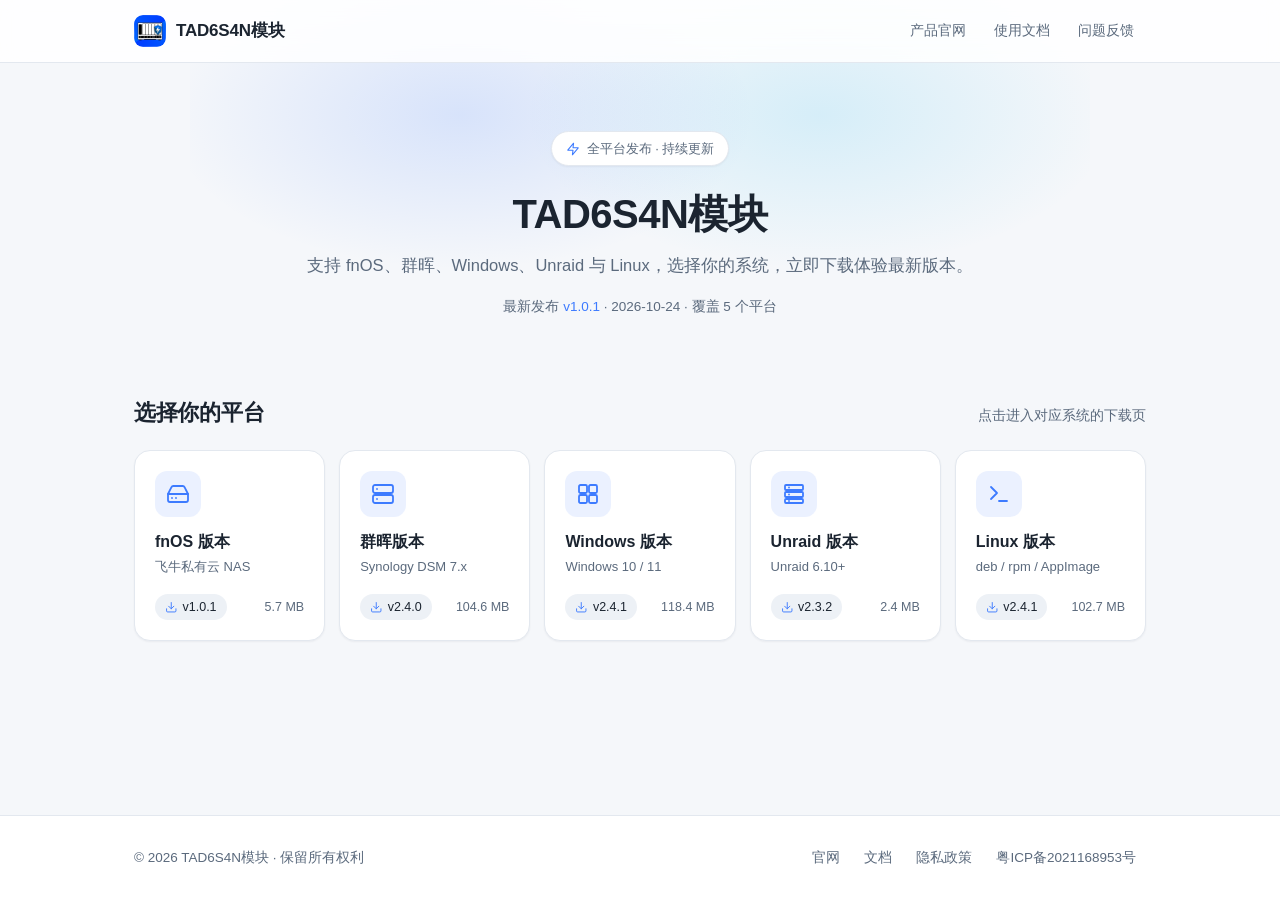
==== commit 7dd78918: "更换品牌 logo（图片版），并设为站点图标" ====
--- a/index.html
+++ b/index.html
@@ -4,6 +4,7 @@
 <meta charset="utf-8">
 <meta name="viewport" content="width=device-width, initial-scale=1">
 <meta name="description" content="TAD6S4N模块全平台发布页：支持 fnOS、群晖、Windows、Unraid 与 Linux，下载最新版本并查看更新日志。">
+<link rel="icon" type="image/png" href="assets/logo.png">
 <title>TAD6S4N模块 · 软件发布页</title>
 <style>
 /* ========== 主题变量（浅色 / 深色自适应） ========== */
@@ -85,12 +86,7 @@
 }
 .header-inner{display:flex;align-items:center;gap:12px;height:62px}
 .brand{display:flex;align-items:center;gap:10px;font-weight:600;font-size:17px;letter-spacing:-.2px}
-.brand-mark{
-  width:32px;height:32px;border-radius:9px;flex:none;
-  background:linear-gradient(135deg,var(--brand),var(--brand-2));
-  display:grid;place-items:center;color:#fff;
-}
-.brand-mark .icon{width:18px;height:18px}
+.brand-logo{width:32px;height:32px;border-radius:9px;flex:none;display:block}
 .header-nav{margin-left:auto;display:flex;gap:4px;flex-wrap:wrap}
 .header-nav a{padding:7px 12px;border-radius:8px;color:var(--text-2);font-size:14px;transition:.15s}
 .header-nav a:hover{color:var(--text);background:var(--surface-2)}
@@ -320,7 +316,7 @@
 <header class="site-header">
   <div class="container header-inner">
     <a class="brand" href="#/">
-      <span class="brand-mark" id="brand-mark"></span>
+      <img class="brand-logo" src="assets/logo.png" alt="TAD6S4N模块 logo" width="32" height="32">
       <span id="brand-name">TAD6S4N模块</span>
     </a>
     <nav class="header-nav" aria-label="站点导航">
@@ -619,7 +615,6 @@
 });
 
 /* 品牌与文案 */
-document.getElementById("brand-mark").innerHTML = icon("drive");
 document.getElementById("brand-name").textContent = SITE.productName;
 document.title = SITE.title;
 
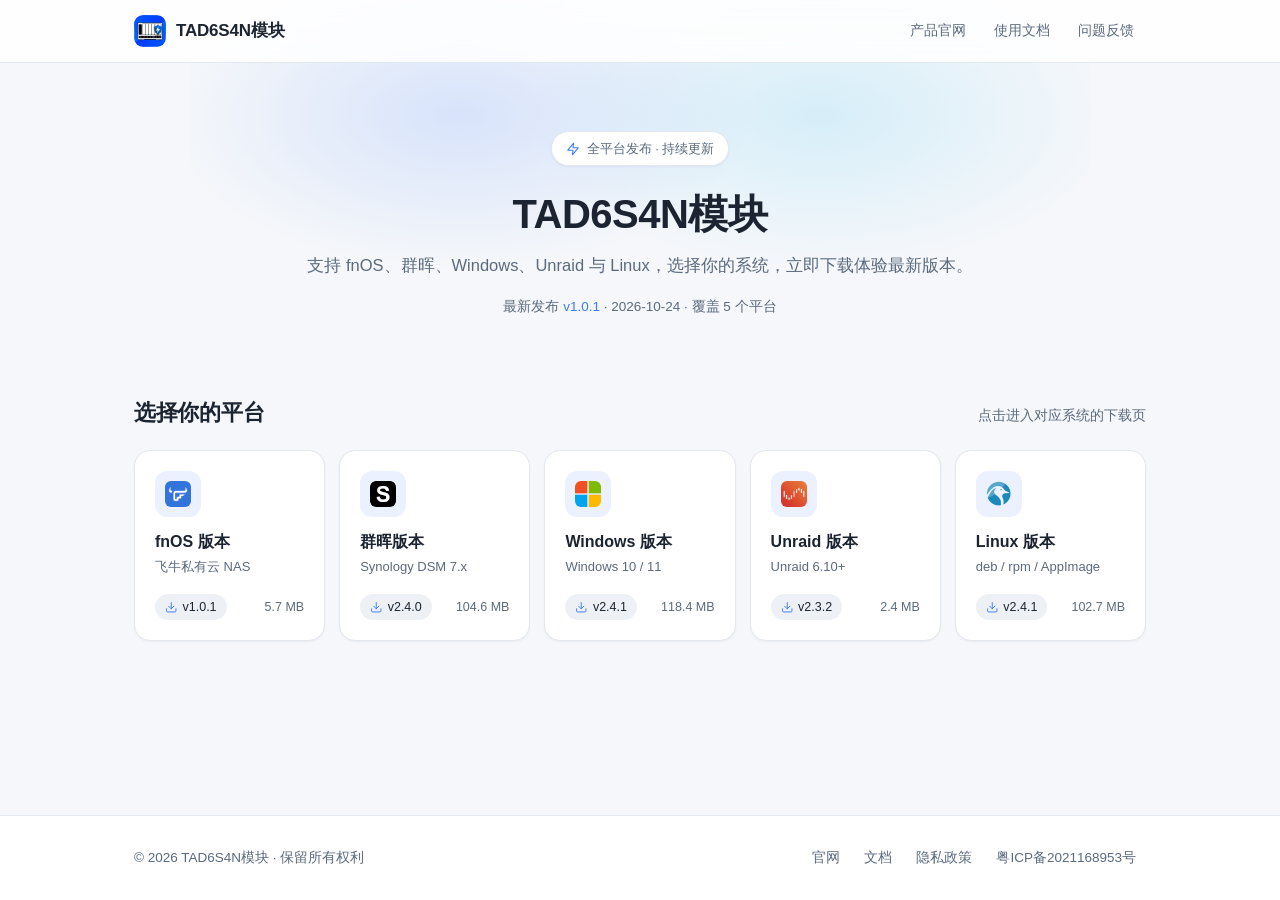
==== commit 32f68884: "平台图标改为热链官方站点，仓库内仅存降级副本" ====
--- a/index.html
+++ b/index.html
@@ -138,6 +138,10 @@
 .p-icon .icon{width:24px;height:24px}
 .p-icon.big{width:60px;height:60px;border-radius:16px}
 .p-icon.big .icon{width:30px;height:30px}
+.p-logo{width:26px;height:26px;object-fit:contain;display:block;border-radius:6px}
+.p-icon.big .p-logo{width:36px;height:36px;border-radius:8px}
+.p-icon-fb{font-weight:600;color:var(--brand);font-size:17px;line-height:1}
+.p-icon.big .p-icon-fb{font-size:24px}
 .platform-card h3{margin:0;font-size:16px;line-height:1.4}
 .p-sub{color:var(--text-2);font-size:13px;margin-top:1px}
 .p-meta{margin-top:auto;display:flex;align-items:center;justify-content:space-between;gap:8px;font-size:12.5px;color:var(--text-2)}
@@ -388,7 +392,8 @@
     name: "fnOS 版本",
     sub: "飞牛私有云 NAS",
     desc: "适用于飞牛私有云 fnOS 4.0 及以上版本 · x86_64 架构",
-    icon: "drive",
+    iconUrl: "https://www.fnnas.com/favicon.ico",
+    iconLocal: "assets/icons/fnos.png",
     repo: "luodaoyi/TAD6S4N10G-fnos",
     prefer: "\\.fpk$",
     exclude: "^tank-",
@@ -416,7 +421,8 @@
     name: "群晖版本",
     sub: "Synology DSM 7.x",
     desc: "适用于 DSM 7.0 – 7.2 · 提供 x86_64 与 ARM64 套件",
-    icon: "server",
+    iconUrl: "https://fileres.synology.com/images/common/favicon/syno/icon-96x96.png",
+    iconLocal: "assets/icons/synology.png",
     repo: null,
     tip: "推荐在「套件中心」搜索安装；手动安装请进入套件中心 → 手动安装，上传 <code>.spk</code> 文件。",
     latest: {
@@ -459,7 +465,8 @@
     name: "Windows 版本",
     sub: "Windows 10 / 11",
     desc: "适用于 Windows 10（1909）及以上 · 提供 x64 与 ARM64 安装包",
-    icon: "windows",
+    iconUrl: "https://www.microsoft.com/favicon.ico",
+    iconLocal: "assets/icons/windows.png",
     repo: null,
     tip: "双击运行安装程序，按向导完成安装；便携版解压后直接运行 <code>TAD6S4N.exe</code> 即可。",
     latest: {
@@ -506,7 +513,8 @@
     name: "Unraid 版本",
     sub: "Unraid 6.10+",
     desc: "适用于 Unraid 6.10 及以上版本 · 以插件方式安装",
-    icon: "rack",
+    iconUrl: "https://github.com/unraid.png",
+    iconLocal: "assets/icons/unraid.png",
     repo: null,
     tip: "在 Unraid「Apps / 插件」中搜索安装，或下载 <code>.plg</code> 后通过「Install Plugin」安装。",
     latest: {
@@ -543,7 +551,8 @@
     name: "Linux 版本",
     sub: "deb / rpm / AppImage",
     desc: "提供 deb、rpm 与 AppImage 三种格式 · 支持 x86_64 与 ARM64",
-    icon: "terminal",
+    iconUrl: "https://www.linux.org/favicon.ico",
+    iconLocal: "assets/icons/linux.png",
     repo: null,
     tip: "deb 系：<code>sudo apt install ./tad6s4n_amd64.deb</code>；rpm 系：<code>sudo dnf install ./tad6s4n.x86_64.rpm</code>；AppImage：<code>chmod +x</code> 后直接运行。",
     latest: {
@@ -593,11 +602,6 @@
 
 /* 内联图标（描边风格，跟随文字颜色） */
 const ICONS = {
-  drive: '<line x1="22" y1="12" x2="2" y2="12"/><path d="M5.45 5.11 2 12v6a2 2 0 0 0 2 2h16a2 2 0 0 0 2-2v-6l-3.45-6.89A2 2 0 0 0 16.76 4H7.24a2 2 0 0 0-1.79 1.11z"/><line x1="6" y1="16" x2="6.01" y2="16"/><line x1="10" y1="16" x2="10.01" y2="16"/>',
-  server: '<rect x="2" y="3" width="20" height="8" rx="2"/><rect x="2" y="13" width="20" height="8" rx="2"/><line x1="6" y1="7" x2="6.01" y2="7"/><line x1="6" y1="17" x2="6.01" y2="17"/>',
-  windows: '<rect x="3" y="3" width="8" height="8" rx="1.5"/><rect x="13" y="3" width="8" height="8" rx="1.5"/><rect x="3" y="13" width="8" height="8" rx="1.5"/><rect x="13" y="13" width="8" height="8" rx="1.5"/>',
-  rack: '<rect x="3" y="3" width="18" height="5" rx="1"/><rect x="3" y="10" width="18" height="5" rx="1"/><rect x="3" y="17" width="18" height="4" rx="1"/><line x1="7" y1="5.5" x2="7.01" y2="5.5"/><line x1="7" y1="12.5" x2="7.01" y2="12.5"/><line x1="7" y1="19" x2="7.01" y2="19"/>',
-  terminal: '<polyline points="4 17 10 11 4 5"/><line x1="12" y1="19" x2="20" y2="19"/>',
   download: '<path d="M21 15v4a2 2 0 0 1-2 2H5a2 2 0 0 1-2-2v-4"/><polyline points="7 10 12 15 17 10"/><line x1="12" y1="3" x2="12" y2="15"/>',
   history: '<path d="M3 12a9 9 0 1 0 2.64-6.36L3 8"/><path d="M3 3v5h5"/><polyline points="12 7 12 12 15 15"/>',
   back: '<line x1="19" y1="12" x2="5" y2="12"/><polyline points="12 19 5 12 12 5"/>',
@@ -784,6 +788,22 @@
   repaint(true);
 }
 
+/* 平台图标：优先热链官方站点图标，失败降级 assets/icons/ 本地副本，再失败用首字母占位 */
+function logoImg(p){
+  return '<img class="p-logo" src="' + p.iconUrl + '" alt="" loading="lazy" data-local="' + p.iconLocal + '" data-letter="' + p.id.charAt(0).toUpperCase() + '" onerror="platIconFallback(this)">';
+}
+function platIconFallback(img){
+  if(img.getAttribute("data-step") !== "local"){
+    img.setAttribute("data-step", "local");
+    img.src = img.getAttribute("data-local");
+  }else{
+    const fb = document.createElement("span");
+    fb.className = "p-icon-fb";
+    fb.textContent = img.getAttribute("data-letter") || "?";
+    img.replaceWith(fb);
+  }
+}
+
 /* 首页：平台卡片 */
 function renderHome(){
   document.getElementById("platform-grid").innerHTML = PLATFORMS.map(function(p){
@@ -791,7 +811,7 @@
     const a = st.latest.assets[0];
     return '<a class="platform-card" href="#/platform/' + p.id + '" aria-label="进入' + esc(p.name) + '下载页，最新版本 v' + esc(st.latest.version) + '">' +
         '<span class="p-arrow">' + icon("arrow") + "</span>" +
-        '<span class="p-icon">' + icon(p.icon) + "</span>" +
+        '<span class="p-icon">' + logoImg(p) + "</span>" +
         '<span class="p-text"><h3>' + esc(p.name) + "</h3><span class='p-sub'>" + esc(p.sub) + "</span></span>" +
         '<span class="p-meta"><span class="ver-chip">' + icon("download") + "v" + esc(st.latest.version) + "</span><span>" + (a ? esc(a.size) : "") + "</span></span>" +
       "</a>";
@@ -864,7 +884,7 @@
     '<div class="container">' +
       '<a class="back" href="#/">' + icon("back") + "返回选择平台</a>" +
       '<div class="plat-head">' +
-        '<span class="p-icon big">' + icon(p.icon) + "</span>" +
+        '<span class="p-icon big">' + logoImg(p) + "</span>" +
         "<div><h1 class='plat-title' tabindex='-1'>" + esc(p.name) + "</h1>" +
         '<p class="plat-desc">' + esc(p.desc) + "</p></div>" +
       "</div>" +
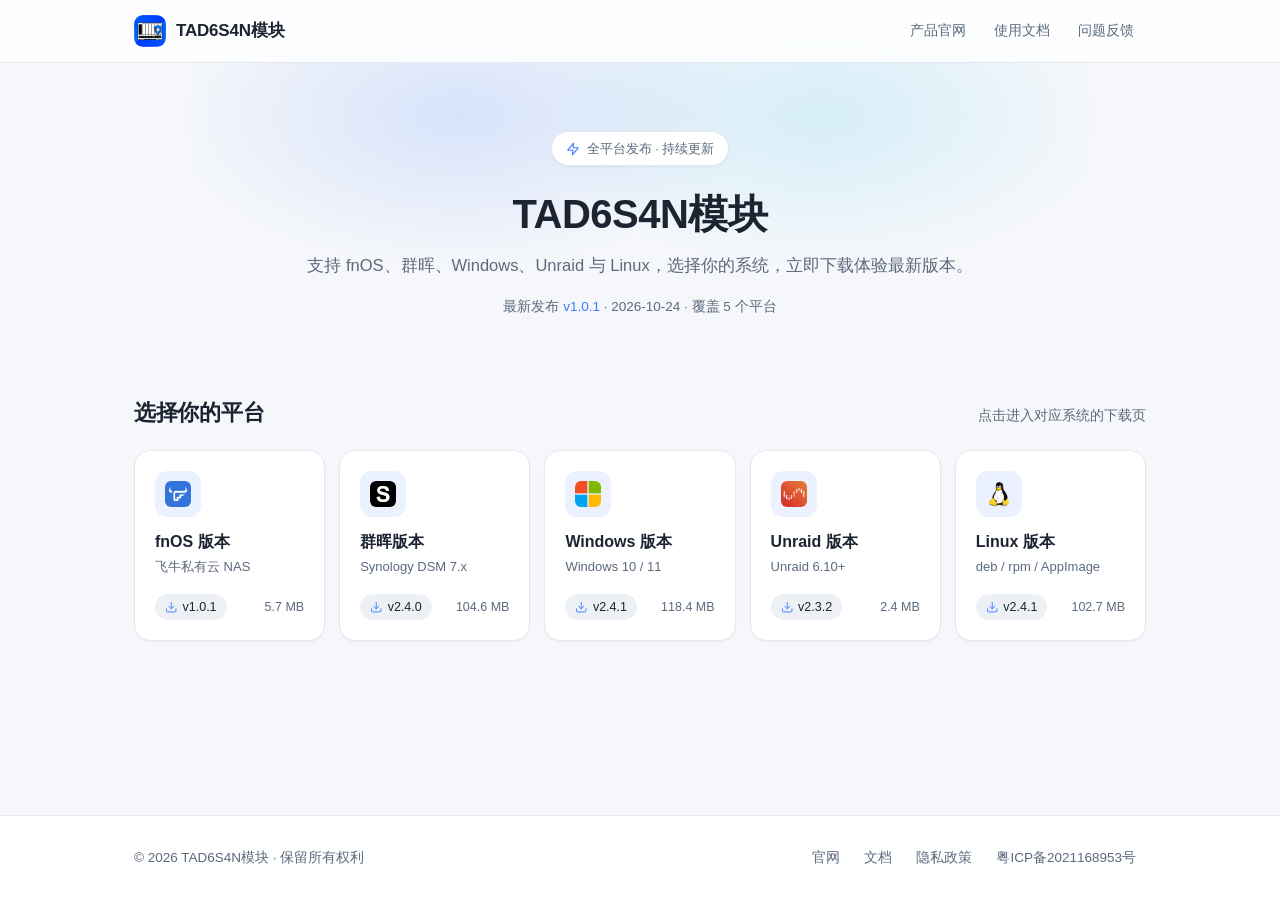
==== commit cf14ec8c: "Linux 图标改用 kernel.org 的 Tux 企鹅" ====
--- a/index.html
+++ b/index.html
@@ -551,7 +551,7 @@
     name: "Linux 版本",
     sub: "deb / rpm / AppImage",
     desc: "提供 deb、rpm 与 AppImage 三种格式 · 支持 x86_64 与 ARM64",
-    iconUrl: "https://www.linux.org/favicon.ico",
+    iconUrl: "https://www.kernel.org/theme/images/logos/favicon.png",
     iconLocal: "assets/icons/linux.png",
     repo: null,
     tip: "deb 系：<code>sudo apt install ./tad6s4n_amd64.deb</code>；rpm 系：<code>sudo dnf install ./tad6s4n.x86_64.rpm</code>；AppImage：<code>chmod +x</code> 后直接运行。",
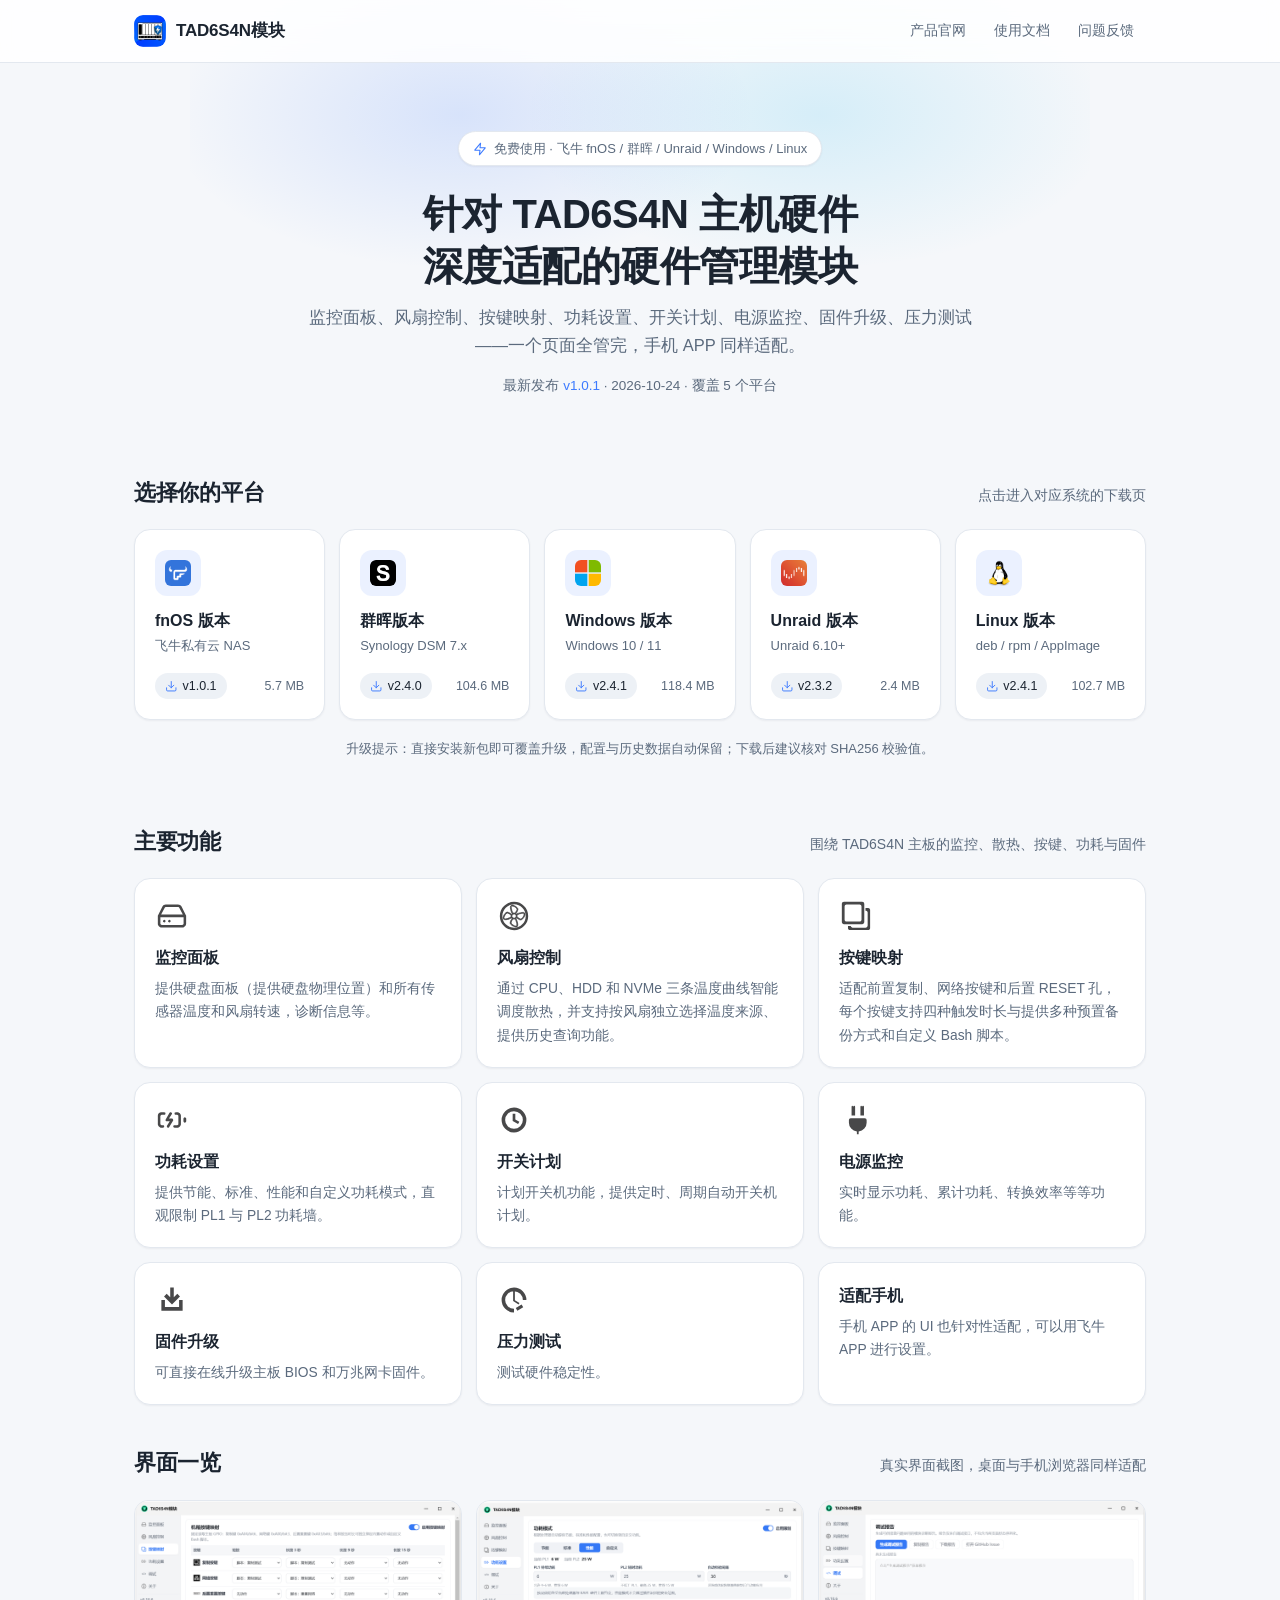
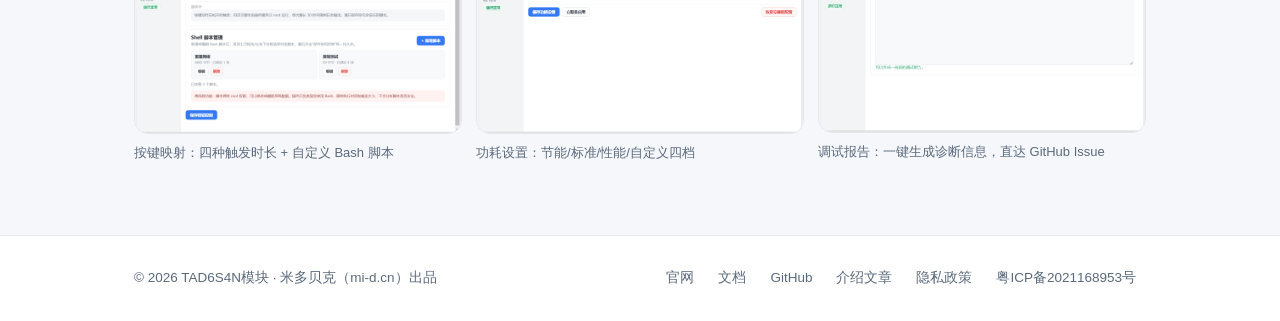
==== commit 2aab1d43: "合并旧官网（ftp-backup）的产品介绍：主要功能、界面一览、出品方与反馈链接" ====
--- a/index.html
+++ b/index.html
@@ -113,7 +113,7 @@
 .hero-meta b{color:var(--brand);font-weight:500}
 
 /* ========== 平台选择 ========== */
-.pick{padding:28px 0 76px}
+.pick{padding:28px 0 40px}
 .section-head{display:flex;align-items:baseline;justify-content:space-between;gap:12px;margin-bottom:18px;flex-wrap:wrap}
 .section-head h2{font-size:22px;margin:0;letter-spacing:-.3px}
 .section-head .sub{color:var(--text-2);font-size:14px}
@@ -282,6 +282,23 @@
 .md pre{background:var(--surface-2);border-radius:10px;padding:12px 14px;overflow:auto;margin:10px 0}
 .md pre code{background:none;padding:0}
 
+/* ========== 主要功能与界面一览 ========== */
+.feat-sec{padding:24px 0 12px}
+.feat-grid{display:grid;grid-template-columns:repeat(auto-fit,minmax(248px,1fr));gap:14px}
+.feat{background:var(--surface);border:1px solid var(--border);border-radius:16px;padding:20px;box-shadow:var(--shadow-card)}
+.feat .fico{width:34px;height:34px;display:block;margin-bottom:12px}
+.feat h3{margin:0 0 6px;font-size:15.5px}
+.feat p{margin:0;color:var(--text-2);font-size:13.8px;line-height:1.7}
+@media (prefers-color-scheme: dark){
+  .feat .fico{filter:invert(1) brightness(1.15)}
+}
+.gallery-sec{padding:28px 0 72px}
+.shot-grid{display:grid;grid-template-columns:repeat(auto-fit,minmax(260px,1fr));gap:14px}
+.shot{margin:0}
+.shot img{width:100%;display:block;border:1px solid var(--border);border-radius:14px;background:var(--surface)}
+.shot figcaption{margin-top:8px;font-size:13px;color:var(--text-2)}
+.install-note{margin:18px 0 0;font-size:13px;color:var(--text-2);text-align:center}
+
 /* ========== 页脚 ========== */
 .site-footer{border-top:1px solid var(--border);padding:26px 0;background:var(--surface)}
 .footer-inner{
@@ -300,6 +317,7 @@
 @media (max-width:640px){
   .hero{padding:44px 0 24px}
   .hero h1{font-size:29px}
+  .hero h1 br{display:none}
   .hero .lead{font-size:15px}
   .download-card{padding:22px 18px}
   .plat-title{font-size:23px}
@@ -327,7 +345,7 @@
       <!-- 问题反馈暂为占位链接，部署时替换为真实地址 -->
       <a href="https://mi-d.cn" target="_blank" rel="noopener">产品官网</a>
       <a href="https://mi-d.cn/10938" target="_blank" rel="noopener">使用文档</a>
-      <a href="#" data-stub>问题反馈</a>
+      <a href="https://github.com/luodaoyi/TAD6S4N10G-fnos/issues" target="_blank" rel="noopener">问题反馈</a>
     </nav>
   </div>
 </header>
@@ -337,9 +355,9 @@
   <section id="view-home" class="view" aria-label="选择平台">
     <div class="container">
       <div class="hero">
-        <span class="eyebrow"><i data-icon="zap" aria-hidden="true"></i><span id="eyebrow-text">全平台发布 · 持续更新</span></span>
-        <h1 id="hero-title">TAD6S4N模块</h1>
-        <p class="lead" id="hero-lead">支持 fnOS、群晖、Windows、Unraid 与 Linux，选择你的系统，立即下载体验最新版本。</p>
+        <span class="eyebrow"><i data-icon="zap" aria-hidden="true"></i><span id="eyebrow-text">免费使用 · 飞牛 fnOS / 群晖 / Unraid / Windows / Linux</span></span>
+        <h1 id="hero-title">针对 TAD6S4N 主机硬件<br>深度适配的硬件管理模块</h1>
+        <p class="lead" id="hero-lead">监控面板、风扇控制、按键映射、功耗设置、开关计划、电源监控、固件升级、压力测试——一个页面全管完，手机 APP 同样适配。</p>
         <p class="hero-meta" id="hero-meta"></p>
       </div>
       <div class="pick">
@@ -348,7 +366,36 @@
           <span class="sub">点击进入对应系统的下载页</span>
         </div>
         <div class="platform-grid" id="platform-grid"><!-- JS 渲染 --></div>
+        <p class="install-note">升级提示：直接安装新包即可覆盖升级，配置与历史数据自动保留；下载后建议核对 SHA256 校验值。</p>
       </div>
+      <section class="feat-sec" aria-label="主要功能">
+        <div class="section-head">
+          <h2>主要功能</h2>
+          <span class="sub">围绕 TAD6S4N 主板的监控、散热、按键、功耗与固件</span>
+        </div>
+        <div class="feat-grid">
+          <div class="feat"><img class="fico" src="assets/feature-icons/monitor.svg" alt="" loading="lazy"><h3>监控面板</h3><p>提供硬盘面板（提供硬盘物理位置）和所有传感器温度和风扇转速，诊断信息等。</p></div>
+          <div class="feat"><img class="fico" src="assets/feature-icons/fan.svg" alt="" loading="lazy"><h3>风扇控制</h3><p>通过 CPU、HDD 和 NVMe 三条温度曲线智能调度散热，并支持按风扇独立选择温度来源、提供历史查询功能。</p></div>
+          <div class="feat"><img class="fico" src="assets/feature-icons/keys.svg" alt="" loading="lazy"><h3>按键映射</h3><p>适配前置复制、网络按键和后置 RESET 孔，每个按键支持四种触发时长与提供多种预置备份方式和自定义 Bash 脚本。</p></div>
+          <div class="feat"><img class="fico" src="assets/feature-icons/power.svg" alt="" loading="lazy"><h3>功耗设置</h3><p>提供节能、标准、性能和自定义功耗模式，直观限制 PL1 与 PL2 功耗墙。</p></div>
+          <div class="feat"><img class="fico" src="assets/feature-icons/schedule.svg" alt="" loading="lazy"><h3>开关计划</h3><p>计划开关机功能，提供定时、周期自动开关机计划。</p></div>
+          <div class="feat"><img class="fico" src="assets/feature-icons/psu.svg" alt="" loading="lazy"><h3>电源监控</h3><p>实时显示功耗、累计功耗、转换效率等等功能。</p></div>
+          <div class="feat"><img class="fico" src="assets/feature-icons/firmware.svg" alt="" loading="lazy"><h3>固件升级</h3><p>可直接在线升级主板 BIOS 和万兆网卡固件。</p></div>
+          <div class="feat"><img class="fico" src="assets/feature-icons/stress.svg" alt="" loading="lazy"><h3>压力测试</h3><p>测试硬件稳定性。</p></div>
+          <div class="feat"><h3>适配手机</h3><p>手机 APP 的 UI 也针对性适配，可以用飞牛 APP 进行设置。</p></div>
+        </div>
+      </section>
+      <section class="gallery-sec" aria-label="界面一览">
+        <div class="section-head">
+          <h2>界面一览</h2>
+          <span class="sub">真实界面截图，桌面与手机浏览器同样适配</span>
+        </div>
+        <div class="shot-grid">
+          <figure class="shot"><img src="assets/screenshots/screenshot_1.png" alt="按键映射界面" loading="lazy"><figcaption>按键映射：四种触发时长 + 自定义 Bash 脚本</figcaption></figure>
+          <figure class="shot"><img src="assets/screenshots/screenshot_2.png" alt="功耗设置界面" loading="lazy"><figcaption>功耗设置：节能/标准/性能/自定义四档</figcaption></figure>
+          <figure class="shot"><img src="assets/screenshots/screenshot_3.png" alt="调试报告界面" loading="lazy"><figcaption>调试报告：一键生成诊断信息，直达 GitHub Issue</figcaption></figure>
+        </div>
+      </section>
     </div>
   </section>
 
@@ -358,10 +405,12 @@
 
 <footer class="site-footer">
   <div class="container footer-inner">
-    <span>© 2026 TAD6S4N模块 · 保留所有权利</span>
+    <span>© 2026 TAD6S4N模块 · 米多贝克（mi-d.cn）出品</span>
     <nav class="footer-links" aria-label="页脚链接">
       <a href="https://mi-d.cn" target="_blank" rel="noopener">官网</a>
       <a href="https://mi-d.cn/10938" target="_blank" rel="noopener">文档</a>
+      <a href="https://github.com/luodaoyi/TAD6S4N10G-fnos" target="_blank" rel="noopener">GitHub</a>
+      <a href="https://mi-d.cn/12090" target="_blank" rel="noopener">介绍文章</a>
       <a href="#" data-stub>隐私政策</a>
       <a href="https://beian.miit.gov.cn/" target="_blank" rel="noopener">粤ICP备2021168953号</a>
     </nav>
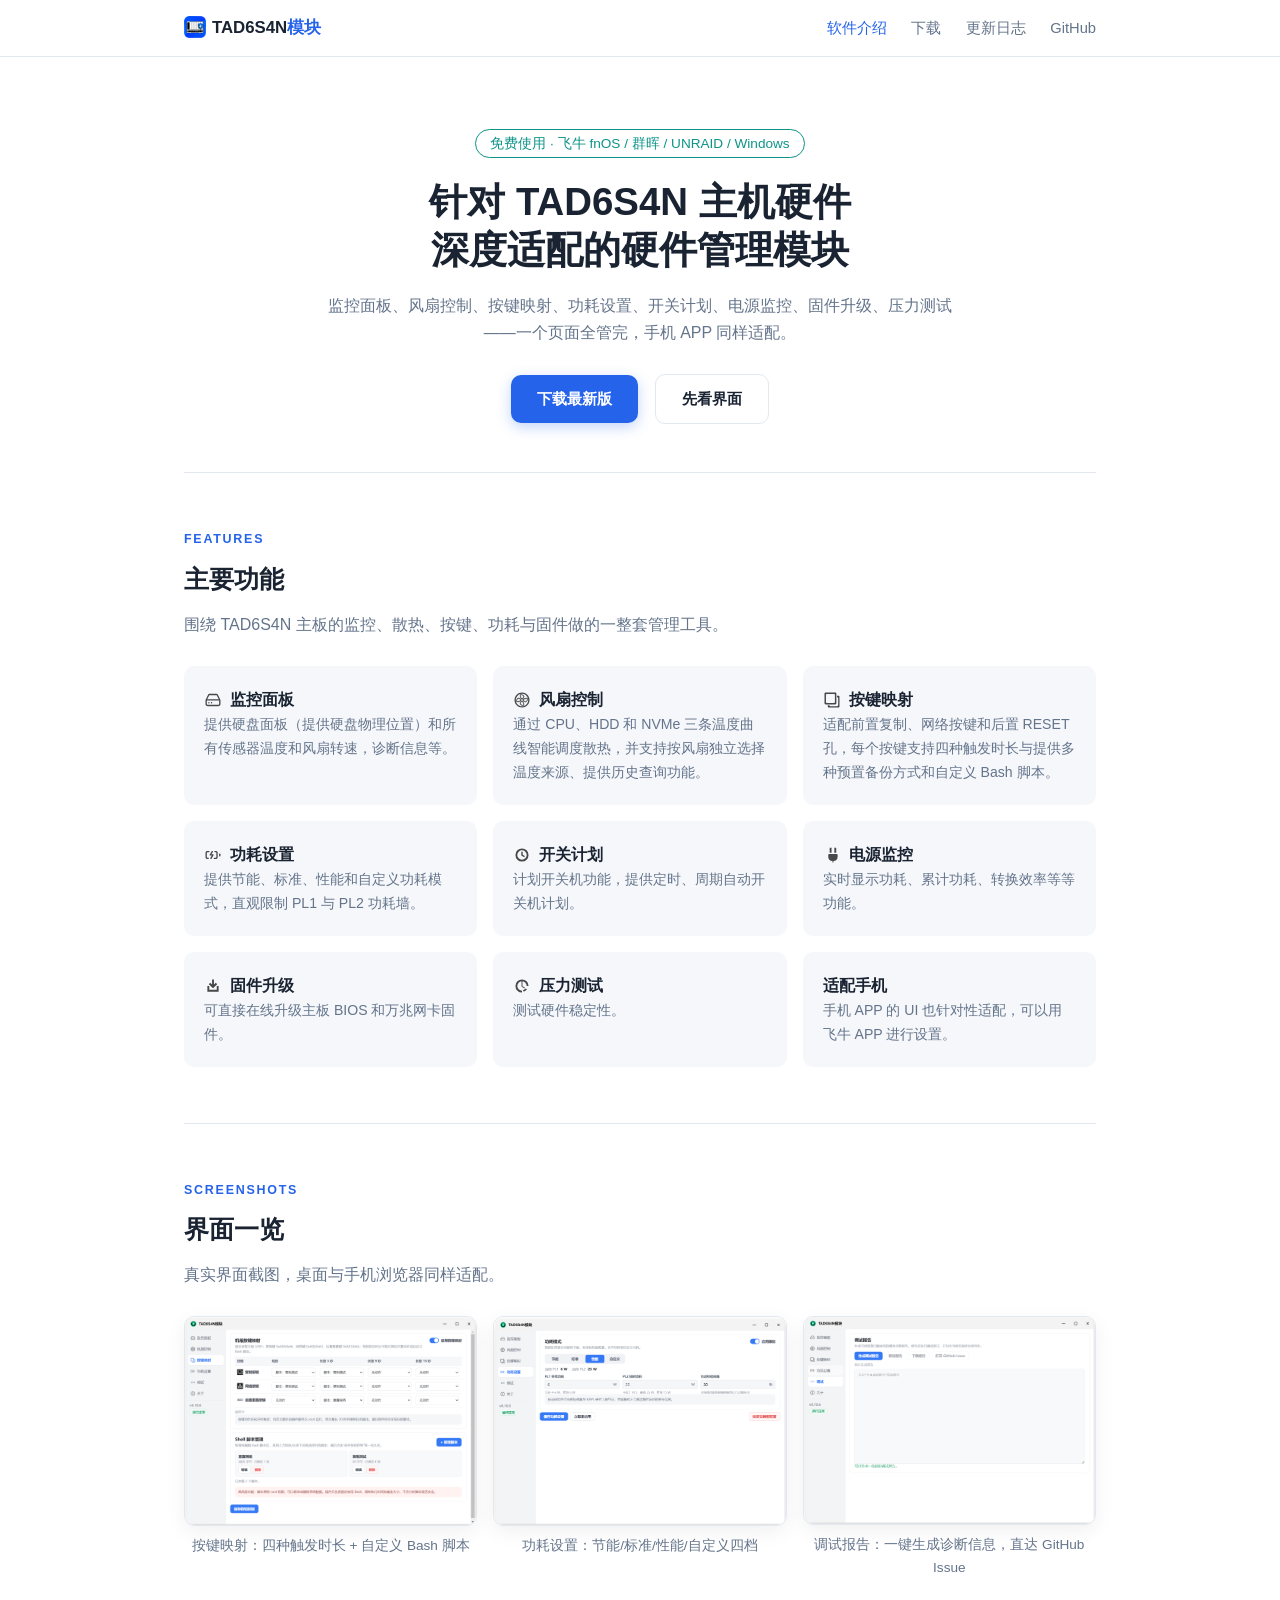
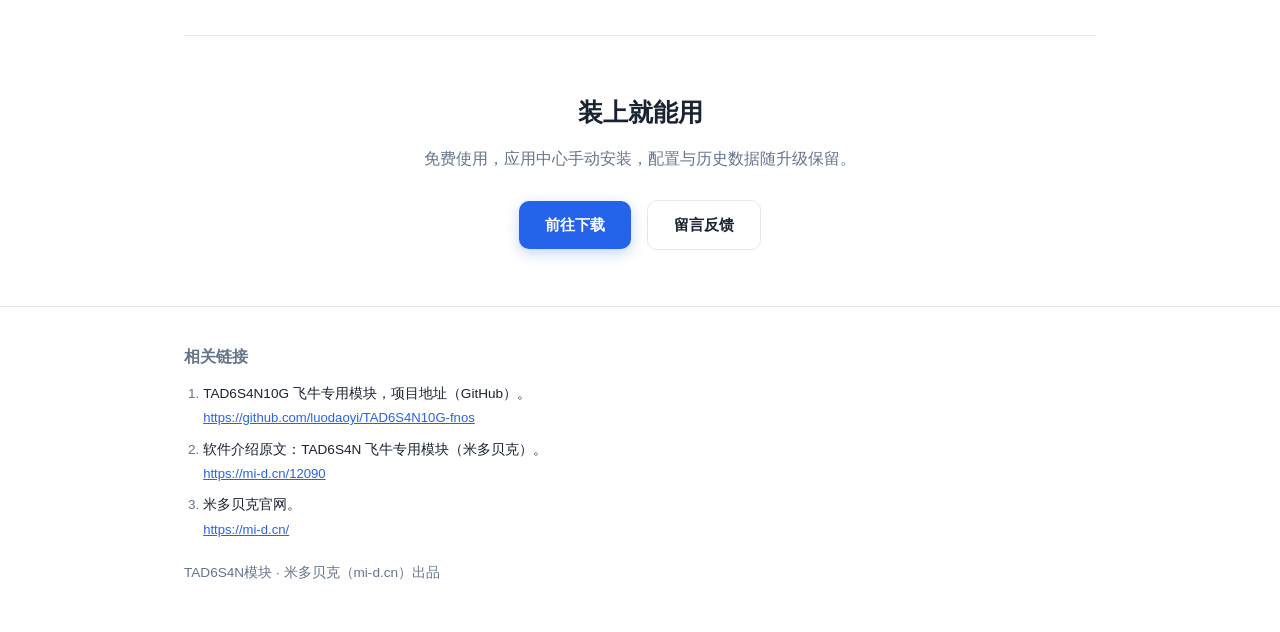
==== commit 4c633a66: "手动更改" ====
--- a/index.html
+++ b/index.html
@@ -1,1013 +1,113 @@
-<!doctype html>
+<!-- Generated by Trae Work -->
+<!DOCTYPE html>
 <html lang="zh-CN">
 <head>
-<meta charset="utf-8">
-<meta name="viewport" content="width=device-width, initial-scale=1">
-<meta name="description" content="TAD6S4N模块全平台发布页：支持 fnOS、群晖、Windows、Unraid 与 Linux，下载最新版本并查看更新日志。">
-<link rel="icon" type="image/png" href="assets/logo.png">
-<title>TAD6S4N模块 · 软件发布页</title>
-<style>
-/* ========== 主题变量（浅色 / 深色自适应） ========== */
-:root{
-  color-scheme: light;
-  --bg:#f5f7fa;
-  --surface:#ffffff;
-  --surface-2:#edf1f6;
-  --text:#1b2430;
-  --text-2:#5b6a7d;
-  --border:#e3e8ef;
-  --border-strong:#cfd8e3;
-  --brand:#3d7bff;
-  --brand-2:#22b8ee;
-  --brand-soft:rgba(61,123,255,.10);
-  --blue-soft:rgba(61,123,255,.12);
-  --green:#0e9f5f;
-  --green-soft:rgba(16,185,129,.13);
-  --orange:#c2620a;
-  --orange-soft:rgba(245,158,11,.16);
-  --shadow-card:0 1px 2px rgba(16,24,40,.05);
-  --shadow-lift:0 14px 34px rgba(16,24,40,.12);
-  --glow-1:rgba(61,123,255,.16);
-  --glow-2:rgba(34,184,238,.15);
-}
-@media (prefers-color-scheme: dark){
-  :root{
-    color-scheme: dark;
-    --bg:#0e141f;
-    --surface:#161e2c;
-    --surface-2:#1e2839;
-    --text:#e7edf6;
-    --text-2:#90a1b7;
-    --border:#26334a;
-    --border-strong:#374865;
-    --brand:#5c8dff;
-    --brand-2:#2cc5f2;
-    --brand-soft:rgba(92,141,255,.15);
-    --blue-soft:rgba(92,141,255,.17);
-    --green:#34d399;
-    --green-soft:rgba(52,211,153,.15);
-    --orange:#f5a623;
-    --orange-soft:rgba(245,166,35,.16);
-    --shadow-card:0 1px 2px rgba(0,0,0,.35);
-    --shadow-lift:0 14px 34px rgba(0,0,0,.5);
-    --glow-1:rgba(92,141,255,.14);
-    --glow-2:rgba(44,197,242,.12);
-  }
-}
-
-/* ========== 基础 ========== */
-*{box-sizing:border-box}
-html{scroll-behavior:smooth}
-body{
-  margin:0;
-  font-family:-apple-system,BlinkMacSystemFont,"Segoe UI","PingFang SC","Hiragino Sans GB","Microsoft YaHei",sans-serif;
-  background:var(--bg);
-  color:var(--text);
-  line-height:1.65;
-  -webkit-font-smoothing:antialiased;
-  min-height:100vh;
-  display:flex;
-  flex-direction:column;
-  overflow-x:clip; /* hero 光晕装饰层在窄屏下不产生横向滚动 */
-}
-main{flex:1}
-a{color:inherit;text-decoration:none}
-.icon{width:1.25em;height:1.25em;flex:none;vertical-align:-.25em}
-.container{max-width:1060px;margin:0 auto;padding:0 24px;width:100%}
-code{background:var(--surface-2);border-radius:6px;padding:1.5px 7px;font-size:12.5px;font-family:ui-monospace,SFMono-Regular,Consolas,monospace}
-
-/* ========== 顶部导航 ========== */
-.site-header{
-  position:sticky;top:0;z-index:20;
-  background:color-mix(in srgb,var(--surface) 85%,transparent);
-  backdrop-filter:blur(12px);
-  -webkit-backdrop-filter:blur(12px);
-  border-bottom:1px solid var(--border);
-}
-.header-inner{display:flex;align-items:center;gap:12px;height:62px}
-.brand{display:flex;align-items:center;gap:10px;font-weight:600;font-size:17px;letter-spacing:-.2px}
-.brand-logo{width:32px;height:32px;border-radius:9px;flex:none;display:block}
-.header-nav{margin-left:auto;display:flex;gap:4px;flex-wrap:wrap}
-.header-nav a{padding:7px 12px;border-radius:8px;color:var(--text-2);font-size:14px;transition:.15s}
-.header-nav a:hover{color:var(--text);background:var(--surface-2)}
-
-/* ========== 首页 Hero ========== */
-.hero{padding:68px 0 36px;text-align:center;position:relative}
-.hero::before{
-  content:"";position:absolute;left:50%;top:-140px;transform:translateX(-50%);
-  width:900px;height:480px;pointer-events:none;
-  background:
-    radial-gradient(420px 220px at 30% 40%,var(--glow-1),transparent 70%),
-    radial-gradient(420px 220px at 70% 40%,var(--glow-2),transparent 70%);
-}
-.hero>*{position:relative}
-.eyebrow{
-  display:inline-flex;align-items:center;gap:7px;
-  padding:6px 14px;border:1px solid var(--border);border-radius:999px;
-  background:var(--surface);color:var(--text-2);font-size:13px;box-shadow:var(--shadow-card);
-}
-.eyebrow .icon{width:14px;height:14px;color:var(--brand)}
-.hero h1{font-size:40px;line-height:1.3;letter-spacing:-.5px;margin:22px 0 12px}
-.hero .lead{max-width:680px;margin:0 auto;color:var(--text-2);font-size:16.5px}
-.hero-meta{margin-top:16px;font-size:13.5px;color:var(--text-2)}
-.hero-meta b{color:var(--brand);font-weight:500}
-
-/* ========== 平台选择 ========== */
-.pick{padding:28px 0 40px}
-.section-head{display:flex;align-items:baseline;justify-content:space-between;gap:12px;margin-bottom:18px;flex-wrap:wrap}
-.section-head h2{font-size:22px;margin:0;letter-spacing:-.3px}
-.section-head .sub{color:var(--text-2);font-size:14px}
-.platform-grid{display:grid;grid-template-columns:repeat(auto-fit,minmax(186px,1fr));gap:14px}
-.platform-card{
-  position:relative;display:flex;flex-direction:column;gap:14px;
-  padding:20px;background:var(--surface);
-  border:1px solid var(--border);border-radius:16px;
-  box-shadow:var(--shadow-card);
-  transition:transform .18s ease,box-shadow .18s ease,border-color .18s ease;
-}
-.platform-card:hover{
-  transform:translateY(-3px);
-  border-color:color-mix(in srgb,var(--brand) 40%,var(--border));
-  box-shadow:var(--shadow-lift);
-}
-.p-icon{
-  width:46px;height:46px;border-radius:12px;flex:none;
-  display:grid;place-items:center;
-  background:var(--brand-soft);color:var(--brand);
-}
-.p-icon .icon{width:24px;height:24px}
-.p-icon.big{width:60px;height:60px;border-radius:16px}
-.p-icon.big .icon{width:30px;height:30px}
-.p-logo{width:26px;height:26px;object-fit:contain;display:block;border-radius:6px}
-.p-icon.big .p-logo{width:36px;height:36px;border-radius:8px}
-.p-icon-fb{font-weight:600;color:var(--brand);font-size:17px;line-height:1}
-.p-icon.big .p-icon-fb{font-size:24px}
-.platform-card h3{margin:0;font-size:16px;line-height:1.4}
-.p-sub{color:var(--text-2);font-size:13px;margin-top:1px}
-.p-meta{margin-top:auto;display:flex;align-items:center;justify-content:space-between;gap:8px;font-size:12.5px;color:var(--text-2)}
-.ver-chip{
-  display:inline-flex;align-items:center;gap:5px;
-  padding:3px 10px;border-radius:999px;
-  background:var(--surface-2);color:var(--text);
-  font-weight:500;font-size:12.5px;font-variant-numeric:tabular-nums;
-}
-.ver-chip .icon{width:12.5px;height:12.5px;color:var(--brand)}
-.p-arrow{
-  position:absolute;top:18px;right:16px;color:var(--brand);
-  opacity:0;transform:translateX(-4px);transition:.18s ease;
-}
-.p-arrow .icon{width:17px;height:17px}
-.platform-card:hover .p-arrow,.platform-card:focus-visible .p-arrow{opacity:1;transform:translateX(0)}
-
-/* ========== 平台下载页 ========== */
-.back{
-  display:inline-flex;align-items:center;gap:6px;
-  margin:26px 0 18px;padding:6px 11px 6px 8px;border-radius:9px;
-  color:var(--text-2);font-size:14px;transition:.15s;
-}
-.back:hover{color:var(--text);background:var(--surface-2)}
-.plat-head{display:flex;gap:16px;align-items:center}
-.plat-title{margin:0;font-size:28px;letter-spacing:-.4px;line-height:1.3}
-.plat-title:focus{outline:none}
-.plat-desc{margin:4px 0 0;color:var(--text-2);font-size:14.5px}
-
-.download-card{
-  margin-top:26px;padding:30px;
-  background:var(--surface);border:1px solid var(--border);border-radius:20px;
-  box-shadow:var(--shadow-card);
-}
-.rel-meta{display:flex;align-items:center;gap:12px;flex-wrap:wrap}
-.ver-big{font-size:27px;font-weight:600;letter-spacing:-.4px;font-variant-numeric:tabular-nums}
-.rel-date{color:var(--text-2);font-size:14px}
-.badge-latest{
-  display:inline-flex;align-items:center;
-  padding:3px 11px;border-radius:999px;
-  background:linear-gradient(135deg,var(--brand),var(--brand-2));
-  color:#fff;font-size:12px;font-weight:500;letter-spacing:.3px;
-}
-.actions{display:flex;gap:12px;flex-wrap:wrap;margin-top:22px}
-.btn{
-  display:inline-flex;align-items:center;justify-content:center;gap:8px;
-  height:48px;padding:0 24px;border-radius:12px;
-  font-size:15px;font-weight:500;font-family:inherit;
-  border:1px solid transparent;cursor:pointer;
-  transition:transform .15s ease,box-shadow .15s ease,filter .15s ease,background .15s ease,border-color .15s ease;
-  flex:1 1 220px;
-}
-.btn .icon{width:18px;height:18px}
-.btn-primary{
-  background:linear-gradient(135deg,var(--brand),var(--brand-2));
-  color:#fff;box-shadow:0 8px 20px var(--blue-soft);
-}
-.btn-primary:hover{filter:brightness(1.06);transform:translateY(-1px);box-shadow:0 10px 24px var(--blue-soft)}
-.btn-secondary{background:var(--surface);border-color:var(--border-strong);color:var(--text)}
-.btn-secondary:hover{background:var(--surface-2);transform:translateY(-1px)}
-.btn-sm{height:36px;padding:0 16px;font-size:13.5px;border-radius:10px;flex:none}
-.btn-sm .icon{width:15px;height:15px}
-.file-line{
-  margin-top:16px;color:var(--text-2);font-size:13px;
-  font-family:ui-monospace,SFMono-Regular,Consolas,monospace;
-  word-break:break-all;
-}
-.assets{margin-top:22px;padding-top:18px;border-top:1px dashed var(--border)}
-.assets h4{margin:0 0 10px;font-size:13px;font-weight:500;color:var(--text-2)}
-.asset-row{
-  display:flex;align-items:center;gap:14px;flex-wrap:wrap;
-  padding:11px 14px;margin-bottom:9px;
-  border:1px solid var(--border);border-radius:13px;
-  transition:border-color .15s;
-}
-.asset-row:hover{border-color:var(--border-strong)}
-.asset-row>div:first-child{flex:1 1 260px;min-width:0}
-.a-name{font-size:13px;font-family:ui-monospace,SFMono-Regular,Consolas,monospace;word-break:break-all}
-.a-meta{color:var(--text-2);font-size:12.5px;margin-top:2px}
-.install-tip{
-  display:flex;gap:10px;align-items:flex-start;
-  margin-top:22px;padding:13px 16px;border-radius:13px;
-  background:var(--brand-soft);color:var(--text);font-size:13.5px;line-height:1.7;
-}
-.install-tip .icon{width:17px;height:17px;color:var(--brand);margin-top:3px;flex:none}
-
-/* ========== 更新日志 ========== */
-.changelog{margin:56px 0 84px;scroll-margin-top:84px;border-radius:16px}
-.changelog.flash{animation:flashBg 1.1s ease}
-@keyframes flashBg{0%{background:var(--brand-soft)}100%{background:transparent}}
-.changelog h2{margin:0;font-size:22px;letter-spacing:-.3px}
-.ch-sub{margin:6px 0 26px;color:var(--text-2);font-size:14px}
-.timeline{position:relative;padding-left:30px}
-.timeline::before{
-  content:"";position:absolute;left:8px;top:8px;bottom:14px;width:2px;
-  background:var(--border);border-radius:2px;
-}
-.release{position:relative;padding:0 0 34px}
-.release:last-child{padding-bottom:4px}
-.release::before{
-  content:"";position:absolute;left:-28px;top:7px;
-  width:14px;height:14px;border-radius:50%;
-  background:var(--surface);border:2.5px solid var(--brand);
-}
-.release.old::before{border-color:var(--border-strong)}
-.release.latest::before{background:var(--brand)}
-.rel-head{display:flex;align-items:center;gap:11px;flex-wrap:wrap}
-.rel-head .v{font-weight:600;font-size:17.5px;font-variant-numeric:tabular-nums}
-.rel-head .rel-date{font-size:13.5px}
-.group{margin-top:13px}
-.group-tag{
-  display:inline-flex;align-items:center;
-  padding:2px 10px;border-radius:7px;
-  font-size:12px;font-weight:500;
-}
-.tag-new{color:var(--green);background:var(--green-soft)}
-.tag-imp{color:var(--brand);background:var(--blue-soft)}
-.tag-fix{color:var(--orange);background:var(--orange-soft)}
-.group ul{margin:9px 0 0;padding:0;list-style:none}
-.group li{position:relative;padding:3px 0 3px 17px;font-size:14.5px}
-.group li::before{
-  content:"";position:absolute;left:3px;top:13px;
-  width:5px;height:5px;border-radius:50%;background:var(--border-strong);
-}
-
-/* ========== GitHub 数据来源与 Markdown 日志 ========== */
-.src-note{display:flex;align-items:center;gap:6px;flex-wrap:wrap;margin-top:12px;font-size:13px;color:var(--text-2)}
-.src-note .icon{width:14px;height:14px;flex:none}
-.src-note a{color:var(--brand)}
-.rel-link{font-size:12.5px;color:var(--brand);font-weight:400}
-.md{margin-top:4px}
-.md h3,.md h4,.md h5,.md h6{margin:18px 0 6px;font-size:15px;letter-spacing:0}
-.md h3{font-size:16px}
-.md p{margin:8px 0;font-size:14.5px}
-.md ul,.md ol{margin:8px 0;padding-left:22px}
-.md li{margin:4px 0;font-size:14.5px}
-.md a{color:var(--brand)}
-.md pre{background:var(--surface-2);border-radius:10px;padding:12px 14px;overflow:auto;margin:10px 0}
-.md pre code{background:none;padding:0}
-
-/* ========== 主要功能与界面一览 ========== */
-.feat-sec{padding:24px 0 12px}
-.feat-grid{display:grid;grid-template-columns:repeat(auto-fit,minmax(248px,1fr));gap:14px}
-.feat{background:var(--surface);border:1px solid var(--border);border-radius:16px;padding:20px;box-shadow:var(--shadow-card)}
-.feat .fico{width:34px;height:34px;display:block;margin-bottom:12px}
-.feat h3{margin:0 0 6px;font-size:15.5px}
-.feat p{margin:0;color:var(--text-2);font-size:13.8px;line-height:1.7}
-@media (prefers-color-scheme: dark){
-  .feat .fico{filter:invert(1) brightness(1.15)}
-}
-.gallery-sec{padding:28px 0 72px}
-.shot-grid{display:grid;grid-template-columns:repeat(auto-fit,minmax(260px,1fr));gap:14px}
-.shot{margin:0}
-.shot img{width:100%;display:block;border:1px solid var(--border);border-radius:14px;background:var(--surface)}
-.shot figcaption{margin-top:8px;font-size:13px;color:var(--text-2)}
-.install-note{margin:18px 0 0;font-size:13px;color:var(--text-2);text-align:center}
-
-/* ========== 页脚 ========== */
-.site-footer{border-top:1px solid var(--border);padding:26px 0;background:var(--surface)}
-.footer-inner{
-  display:flex;align-items:center;justify-content:space-between;
-  gap:10px 24px;flex-wrap:wrap;color:var(--text-2);font-size:13.5px;
-}
-.footer-links{display:flex;gap:4px;flex-wrap:wrap}
-.footer-links a{padding:5px 10px;border-radius:8px}
-.footer-links a:hover{color:var(--text);background:var(--surface-2)}
-
-/* ========== 视图切换动画 ========== */
-.view{animation:viewIn .28s ease}
-@keyframes viewIn{from{opacity:0;transform:translateY(8px)}to{opacity:1;transform:none}}
-
-/* ========== 响应式 ========== */
-@media (max-width:640px){
-  .hero{padding:44px 0 24px}
-  .hero h1{font-size:29px}
-  .hero h1 br{display:none}
-  .hero .lead{font-size:15px}
-  .download-card{padding:22px 18px}
-  .plat-title{font-size:23px}
-  .ver-big{font-size:23px}
-  .actions .btn{flex:1 1 100%}
-  .btn{flex-basis:auto}
-  .asset-row .btn-sm{width:100%}
-  .header-nav{display:none}
-}
-@media (prefers-reduced-motion: reduce){
-  html{scroll-behavior:auto}
-  *,*::before,*::after{animation:none!important;transition:none!important}
-}
-</style>
+<meta charset="UTF-8">
+<meta name="viewport" content="width=device-width, initial-scale=1.0">
+<title>TAD6S4N模块</title>
+<link rel="stylesheet" href="assets/site.css">
 </head>
 <body>
 
-<header class="site-header">
-  <div class="container header-inner">
-    <a class="brand" href="#/">
-      <img class="brand-logo" src="assets/logo.png" alt="TAD6S4N模块 logo" width="32" height="32">
-      <span id="brand-name">TAD6S4N模块</span>
-    </a>
-    <nav class="header-nav" aria-label="站点导航">
-      <!-- 问题反馈暂为占位链接，部署时替换为真实地址 -->
-      <a href="https://mi-d.cn" target="_blank" rel="noopener">产品官网</a>
-      <a href="https://mi-d.cn/10938" target="_blank" rel="noopener">使用文档</a>
-      <a href="https://github.com/luodaoyi/TAD6S4N10G-fnos/issues" target="_blank" rel="noopener">问题反馈</a>
+<header class="topbar">
+  <div class="wrap">
+    <a class="brand" href="index.html"><img class="brand-logo" src="assets/logo.png" alt="米多贝克">TAD6S4N<span>模块</span></a>
+    <nav>
+      <a href="index.html" class="active">软件介绍</a>
+      <a href="/release-page/">下载</a>
+      <a href="/release-page/">更新日志</a>
+      <a href="https://github.com/luodaoyi/TAD6S4N10G-fnos" target="_blank" rel="noopener">GitHub</a>
     </nav>
   </div>
 </header>
 
-<main id="app">
-  <!-- ========== 首页：平台选择 ========== -->
-  <section id="view-home" class="view" aria-label="选择平台">
-    <div class="container">
-      <div class="hero">
-        <span class="eyebrow"><i data-icon="zap" aria-hidden="true"></i><span id="eyebrow-text">免费使用 · 飞牛 fnOS / 群晖 / Unraid / Windows / Linux</span></span>
-        <h1 id="hero-title">针对 TAD6S4N 主机硬件<br>深度适配的硬件管理模块</h1>
-        <p class="lead" id="hero-lead">监控面板、风扇控制、按键映射、功耗设置、开关计划、电源监控、固件升级、压力测试——一个页面全管完，手机 APP 同样适配。</p>
-        <p class="hero-meta" id="hero-meta"></p>
-      </div>
-      <div class="pick">
-        <div class="section-head">
-          <h2>选择你的平台</h2>
-          <span class="sub">点击进入对应系统的下载页</span>
-        </div>
-        <div class="platform-grid" id="platform-grid"><!-- JS 渲染 --></div>
-        <p class="install-note">升级提示：直接安装新包即可覆盖升级，配置与历史数据自动保留；下载后建议核对 SHA256 校验值。</p>
-      </div>
-      <section class="feat-sec" aria-label="主要功能">
-        <div class="section-head">
-          <h2>主要功能</h2>
-          <span class="sub">围绕 TAD6S4N 主板的监控、散热、按键、功耗与固件</span>
-        </div>
-        <div class="feat-grid">
-          <div class="feat"><img class="fico" src="assets/feature-icons/monitor.svg" alt="" loading="lazy"><h3>监控面板</h3><p>提供硬盘面板（提供硬盘物理位置）和所有传感器温度和风扇转速，诊断信息等。</p></div>
-          <div class="feat"><img class="fico" src="assets/feature-icons/fan.svg" alt="" loading="lazy"><h3>风扇控制</h3><p>通过 CPU、HDD 和 NVMe 三条温度曲线智能调度散热，并支持按风扇独立选择温度来源、提供历史查询功能。</p></div>
-          <div class="feat"><img class="fico" src="assets/feature-icons/keys.svg" alt="" loading="lazy"><h3>按键映射</h3><p>适配前置复制、网络按键和后置 RESET 孔，每个按键支持四种触发时长与提供多种预置备份方式和自定义 Bash 脚本。</p></div>
-          <div class="feat"><img class="fico" src="assets/feature-icons/power.svg" alt="" loading="lazy"><h3>功耗设置</h3><p>提供节能、标准、性能和自定义功耗模式，直观限制 PL1 与 PL2 功耗墙。</p></div>
-          <div class="feat"><img class="fico" src="assets/feature-icons/schedule.svg" alt="" loading="lazy"><h3>开关计划</h3><p>计划开关机功能，提供定时、周期自动开关机计划。</p></div>
-          <div class="feat"><img class="fico" src="assets/feature-icons/psu.svg" alt="" loading="lazy"><h3>电源监控</h3><p>实时显示功耗、累计功耗、转换效率等等功能。</p></div>
-          <div class="feat"><img class="fico" src="assets/feature-icons/firmware.svg" alt="" loading="lazy"><h3>固件升级</h3><p>可直接在线升级主板 BIOS 和万兆网卡固件。</p></div>
-          <div class="feat"><img class="fico" src="assets/feature-icons/stress.svg" alt="" loading="lazy"><h3>压力测试</h3><p>测试硬件稳定性。</p></div>
-          <div class="feat"><h3>适配手机</h3><p>手机 APP 的 UI 也针对性适配，可以用飞牛 APP 进行设置。</p></div>
-        </div>
-      </section>
-      <section class="gallery-sec" aria-label="界面一览">
-        <div class="section-head">
-          <h2>界面一览</h2>
-          <span class="sub">真实界面截图，桌面与手机浏览器同样适配</span>
-        </div>
-        <div class="shot-grid">
-          <figure class="shot"><img src="assets/screenshots/screenshot_1.png" alt="按键映射界面" loading="lazy"><figcaption>按键映射：四种触发时长 + 自定义 Bash 脚本</figcaption></figure>
-          <figure class="shot"><img src="assets/screenshots/screenshot_2.png" alt="功耗设置界面" loading="lazy"><figcaption>功耗设置：节能/标准/性能/自定义四档</figcaption></figure>
-          <figure class="shot"><img src="assets/screenshots/screenshot_3.png" alt="调试报告界面" loading="lazy"><figcaption>调试报告：一键生成诊断信息，直达 GitHub Issue</figcaption></figure>
-        </div>
-      </section>
+<div class="wrap">
+
+  <!-- Hero -->
+  <section class="hero" style="border-top:none">
+    <div class="ver-tag">免费使用 · 飞牛 fnOS / 群晖 / UNRAID / Windows</div>
+    <h1>针对 TAD6S4N 主机硬件<br>深度适配的硬件管理模块</h1>
+    <p class="sub">监控面板、风扇控制、按键映射、功耗设置、开关计划、电源监控、固件升级、压力测试——一个页面全管完，手机 APP 同样适配。</p>
+    <div class="cta">
+      <a class="btn btn-primary" href="/release-page/">下载最新版</a>
+      <a class="btn btn-ghost" href="#gallery">先看界面</a>
     </div>
   </section>
 
-  <!-- ========== 平台下载页（JS 渲染） ========== -->
-  <section id="view-platform" class="view" hidden></section>
-</main>
+  <!-- 主要功能 -->
+  <section id="features">
+    <div class="kicker">Features</div>
+    <h2>主要功能</h2>
+    <p class="sec-desc">围绕 TAD6S4N 主板的监控、散热、按键、功耗与固件做的一整套管理工具。</p>
+    <div class="feat-grid">
+      <div class="feat"><img class="fico" src="assets/icons/monitor.svg" alt=""><h3>监控面板</h3><p>提供硬盘面板（提供硬盘物理位置）和所有传感器温度和风扇转速，诊断信息等。</p></div>
+      <div class="feat"><img class="fico" src="assets/icons/fan.svg" alt=""><h3>风扇控制</h3><p>通过 CPU、HDD 和 NVMe 三条温度曲线智能调度散热，并支持按风扇独立选择温度来源、提供历史查询功能。</p></div>
+      <div class="feat"><img class="fico" src="assets/icons/keys.svg" alt=""><h3>按键映射</h3><p>适配前置复制、网络按键和后置 RESET 孔，每个按键支持四种触发时长与提供多种预置备份方式和自定义 Bash 脚本。</p></div>
+      <div class="feat"><img class="fico" src="assets/icons/power.svg" alt=""><h3>功耗设置</h3><p>提供节能、标准、性能和自定义功耗模式，直观限制 PL1 与 PL2 功耗墙。</p></div>
+      <div class="feat"><img class="fico" src="assets/icons/schedule.svg" alt=""><h3>开关计划</h3><p>计划开关机功能，提供定时、周期自动开关机计划。</p></div>
+      <div class="feat"><img class="fico" src="assets/icons/psu.svg" alt=""><h3>电源监控</h3><p>实时显示功耗、累计功耗、转换效率等等功能。</p></div>
+      <div class="feat"><img class="fico" src="assets/icons/firmware.svg" alt=""><h3>固件升级</h3><p>可直接在线升级主板 BIOS 和万兆网卡固件。</p></div>
+      <div class="feat"><img class="fico" src="assets/icons/stress.svg" alt=""><h3>压力测试</h3><p>测试硬件稳定性。</p></div>
+      <div class="feat"><h3>适配手机</h3><p>手机 APP 的 UI 也针对性适配，可以用飞牛 APP 进行设置。</p></div>
+    </div>
+  </section>
 
-<footer class="site-footer">
-  <div class="container footer-inner">
-    <span>© 2026 TAD6S4N模块 · 米多贝克（mi-d.cn）出品</span>
-    <nav class="footer-links" aria-label="页脚链接">
-      <a href="https://mi-d.cn" target="_blank" rel="noopener">官网</a>
-      <a href="https://mi-d.cn/10938" target="_blank" rel="noopener">文档</a>
-      <a href="https://github.com/luodaoyi/TAD6S4N10G-fnos" target="_blank" rel="noopener">GitHub</a>
-      <a href="https://mi-d.cn/12090" target="_blank" rel="noopener">介绍文章</a>
-      <a href="#" data-stub>隐私政策</a>
-      <a href="https://beian.miit.gov.cn/" target="_blank" rel="noopener">粤ICP备2021168953号</a>
-    </nav>
+  <!-- 界面一览 -->
+  <section id="gallery">
+    <div class="kicker">Screenshots</div>
+    <h2>界面一览</h2>
+    <p class="sec-desc">真实界面截图，桌面与手机浏览器同样适配。</p>
+    <div class="gallery">
+      <figure class="shot">
+        <img src="assets/screenshot_1.png" alt="按键映射界面">
+        <figcaption>按键映射：四种触发时长 + 自定义 Bash 脚本</figcaption>
+      </figure>
+      <figure class="shot">
+        <img src="assets/screenshot_2.png" alt="功耗设置界面">
+        <figcaption>功耗设置：节能/标准/性能/自定义四档</figcaption>
+      </figure>
+      <figure class="shot">
+        <img src="assets/screenshot_3.png" alt="调试报告界面">
+        <figcaption>调试报告：一键生成诊断信息，直达 GitHub Issue</figcaption>
+      </figure>
+    </div>
+  </section>
+
+  <!-- 底部 CTA -->
+  <section style="text-align:center">
+    <h2>装上就能用</h2>
+    <p class="sec-desc" style="margin-left:auto;margin-right:auto">免费使用，应用中心手动安装，配置与历史数据随升级保留。</p>
+    <div class="cta" style="margin-top:0">
+      <a class="btn btn-primary" href="/release-page/">前往下载</a>
+      <a class="btn btn-ghost" href="https://github.com/luodaoyi/TAD6S4N10G-fnos/issues" target="_blank" rel="noopener">留言反馈</a>
+    </div>
+  </section>
+
+</div>
+
+<footer>
+  <div class="wrap">
+    <div class="sources">
+      <h2 style="font-size:1rem;margin-bottom:12px">相关链接</h2>
+      <ol>
+        <li id="cite-1">
+          <span class="src-title">TAD6S4N10G 飞牛专用模块，项目地址（GitHub）。</span>
+          <a class="src-url" href="https://github.com/luodaoyi/TAD6S4N10G-fnos" target="_blank" rel="noopener">https://github.com/luodaoyi/TAD6S4N10G-fnos</a>
+        </li>
+        <li id="cite-2">
+          <span class="src-title">软件介绍原文：TAD6S4N 飞牛专用模块（米多贝克）。</span>
+          <a class="src-url" href="https://mi-d.cn/12090" target="_blank" rel="noopener">https://mi-d.cn/12090</a>
+        </li>
+        <li id="cite-3">
+          <span class="src-title">米多贝克官网。</span>
+          <a class="src-url" href="https://mi-d.cn/" target="_blank" rel="noopener">https://mi-d.cn/</a>
+        </li>
+      </ol>
+    </div>
+    <p style="margin-top:20px">TAD6S4N模块 · 米多贝克（mi-d.cn）出品</p>
   </div>
 </footer>
 
-<script>
-/* =====================================================================
- * ★★★ 站点配置与发布数据（维护时只需修改本区域） ★★★
- *
- * 数据来源：每个平台可配置 repo: "用户名/仓库名"，页面会自动读取该仓库
- * 的 GitHub Releases（版本号、附件下载、更新日志正文），可以是自己的
- * 仓库，也可以是其它人的公开仓库，例如：
- *   repo: "luodaoyi/TAD6S4N10G-fnos"
- *   prefer:  可选，主下载附件的匹配正则（命中的排第一位）
- *   exclude: 可选，需要从下载列表排除的附件正则
- * repo 留空（null）或拉取失败时，使用下方 latest / changelog 内置数据
- * 兜底展示。拉取结果缓存 10 分钟，避免触发 GitHub 接口限流（每小时 60 次）。
- * ===================================================================== */
-const SITE = {
-  productName: "TAD6S4N模块",
-  title: "TAD6S4N模块 · 软件发布页"
-};
-
-const PLATFORMS = [
-  {
-    id: "fnos",
-    name: "fnOS 版本",
-    sub: "飞牛私有云 NAS",
-    desc: "适用于飞牛私有云 fnOS 4.0 及以上版本 · x86_64 架构",
-    iconUrl: "https://www.fnnas.com/favicon.ico",
-    iconLocal: "assets/icons/fnos.png",
-    repo: "luodaoyi/TAD6S4N10G-fnos",
-    prefer: "\\.fpk$",
-    exclude: "^tank-",
-    tip: "打开 fnOS「应用中心 → 手动安装」，选择下载的 <code>.fpk</code> 安装包完成安装。",
-    latest: {
-      version: "1.0.1",
-      date: "2026-10-24",
-      assets: [
-        { label: "fnOS 安装包", file: "tad-module.fpk", arch: "x86_64", size: "5.7 MB", url: "https://github.com/luodaoyi/TAD6S4N10G-fnos/releases/download/v1.0.1/tad-module.fpk" }
-      ]
-    },
-    changelog: [
-      {
-        version: "1.0.1", date: "2026-10-24",
-        fix: ["RTC 状态按 NAS 系统时区显示，与飞牛桌面时间保持一致"]
-      },
-      {
-        version: "1.0.0", date: "2026-10-24",
-        new: ["首个正式版：图形化备份与自动备份、三曲线风扇模式、硬盘面板、传感器显示、BIOS/网卡固件管理、压力测试与历史温度图表"]
-      }
-    ]
-  },
-  {
-    id: "synology",
-    name: "群晖版本",
-    sub: "Synology DSM 7.x",
-    desc: "适用于 DSM 7.0 – 7.2 · 提供 x86_64 与 ARM64 套件",
-    iconUrl: "https://fileres.synology.com/images/common/favicon/syno/icon-96x96.png",
-    iconLocal: "assets/icons/synology.png",
-    repo: null,
-    tip: "推荐在「套件中心」搜索安装；手动安装请进入套件中心 → 手动安装，上传 <code>.spk</code> 文件。",
-    latest: {
-      version: "2.4.0",
-      date: "2026-10-18",
-      assets: [
-        { label: "DSM 7 套件", file: "tad6s4n_dsm7_2.4.0_x86_64.spk", arch: "x86_64", size: "104.6 MB", url: "#" },
-        { label: "DSM 7 套件", file: "tad6s4n_dsm7_2.4.0_arm64.spk", arch: "ARM64", size: "89.2 MB", url: "#" }
-      ]
-    },
-    changelog: [
-      {
-        version: "2.4.0", date: "2026-10-18",
-        new: ["支持套件中心在线检测更新"],
-        imp: ["适配 DSM 7.2 权限模型，安装更顺畅", "缩略图生成速度提升"],
-        fix: ["修复部分 ARM 机型上浏览大目录时崩溃的问题"]
-      },
-      {
-        version: "2.3.2", date: "2026-09-20",
-        fix: ["修复 DSM 7.2 权限变更后无法写入共享文件夹的问题", "修复任务暂停后 CPU 占用偏高的问题"]
-      },
-      {
-        version: "2.3.0", date: "2026-08-30",
-        new: ["支持多任务并行传输", "新增按共享文件夹粒度的备份计划"],
-        imp: ["索引速度提升约 35%"]
-      },
-      {
-        version: "2.2.0", date: "2026-07-15",
-        new: ["全面支持 DSM 7.0 / 7.1 / 7.2"],
-        fix: ["修复更换端口后无法连接的问题"]
-      },
-      {
-        version: "2.1.0", date: "2026-06-10",
-        new: ["群晖平台首个正式版本"]
-      }
-    ]
-  },
-  {
-    id: "windows",
-    name: "Windows 版本",
-    sub: "Windows 10 / 11",
-    desc: "适用于 Windows 10（1909）及以上 · 提供 x64 与 ARM64 安装包",
-    iconUrl: "https://www.microsoft.com/favicon.ico",
-    iconLocal: "assets/icons/windows.png",
-    repo: null,
-    tip: "双击运行安装程序，按向导完成安装；便携版解压后直接运行 <code>TAD6S4N.exe</code> 即可。",
-    latest: {
-      version: "2.4.1",
-      date: "2026-10-23",
-      assets: [
-        { label: "安装版 x64", file: "tad6s4n_setup_2.4.1_x64.exe", arch: "x64", size: "118.4 MB", url: "#" },
-        { label: "便携版 x64", file: "tad6s4n_portable_2.4.1_x64.zip", arch: "x64", size: "156.8 MB", url: "#" },
-        { label: "安装版 ARM64", file: "tad6s4n_setup_2.4.1_arm64.exe", arch: "ARM64", size: "106.1 MB", url: "#" }
-      ]
-    },
-    changelog: [
-      {
-        version: "2.4.1", date: "2026-10-23",
-        fix: ["修复部分设备启动时白屏的问题", "修复系统托盘图标在高分屏下模糊的问题"]
-      },
-      {
-        version: "2.4.0", date: "2026-10-15",
-        new: ["新增虚拟磁盘映射，可在资源管理器中直接浏览云端文件", "新增开机自启动与静默启动选项"],
-        imp: ["全局文件搜索速度提升", "降低后台内存占用"],
-        fix: ["修复 Windows 10 1909 下安装界面卡住的问题"]
-      },
-      {
-        version: "2.3.2", date: "2026-09-18",
-        fix: ["修复与部分安全软件冲突导致的更新失败", "修复 NTFS 稀疏文件同步异常"]
-      },
-      {
-        version: "2.3.0", date: "2026-08-28",
-        new: ["新增深色模式界面"],
-        imp: ["安装器支持静默安装参数（/S）"]
-      },
-      {
-        version: "2.2.0", date: "2026-07-08",
-        fix: ["修复代理自动检测在某些网络环境下失败的问题"]
-      },
-      {
-        version: "2.1.0", date: "2026-05-30",
-        new: ["Windows 平台首个正式版本，支持文件同步与备份"]
-      }
-    ]
-  },
-  {
-    id: "unraid",
-    name: "Unraid 版本",
-    sub: "Unraid 6.10+",
-    desc: "适用于 Unraid 6.10 及以上版本 · 以插件方式安装",
-    iconUrl: "https://github.com/unraid.png",
-    iconLocal: "assets/icons/unraid.png",
-    repo: null,
-    tip: "在 Unraid「Apps / 插件」中搜索安装，或下载 <code>.plg</code> 后通过「Install Plugin」安装。",
-    latest: {
-      version: "2.3.2",
-      date: "2026-09-26",
-      assets: [
-        { label: "Unraid 插件", file: "tad6s4n_unraid_2.3.2.plg", arch: "通用", size: "2.4 MB", url: "#" }
-      ]
-    },
-    changelog: [
-      {
-        version: "2.3.2", date: "2026-09-26",
-        imp: ["降低校验（Parity Check）期间的磁盘 IO 优先级"],
-        fix: ["修复停止阵列时后台进程未正常退出的问题"]
-      },
-      {
-        version: "2.3.0", date: "2026-08-30",
-        new: ["支持 Community Applications 一键安装", "新增 Unassigned Devices 设备同步支持"],
-        fix: ["修复开机插件自启动偶发失败的问题"]
-      },
-      {
-        version: "2.2.0", date: "2026-07-08",
-        imp: ["插件设置界面适配 Unraid 深色主题"],
-        fix: ["修复大文件校验偶发超时的问题"]
-      },
-      {
-        version: "2.1.0", date: "2026-06-01",
-        new: ["Unraid 平台首个正式版本，提供 .plg 插件安装方式"]
-      }
-    ]
-  },
-  {
-    id: "linux",
-    name: "Linux 版本",
-    sub: "deb / rpm / AppImage",
-    desc: "提供 deb、rpm 与 AppImage 三种格式 · 支持 x86_64 与 ARM64",
-    iconUrl: "https://www.kernel.org/theme/images/logos/favicon.png",
-    iconLocal: "assets/icons/linux.png",
-    repo: null,
-    tip: "deb 系：<code>sudo apt install ./tad6s4n_amd64.deb</code>；rpm 系：<code>sudo dnf install ./tad6s4n.x86_64.rpm</code>；AppImage：<code>chmod +x</code> 后直接运行。",
-    latest: {
-      version: "2.4.1",
-      date: "2026-10-23",
-      assets: [
-        { label: "deb 包", file: "tad6s4n_2.4.1_amd64.deb", arch: "x86_64", size: "102.7 MB", url: "#" },
-        { label: "rpm 包", file: "tad6s4n_2.4.1_x86_64.rpm", arch: "x86_64", size: "104.9 MB", url: "#" },
-        { label: "AppImage", file: "TAD6S4N_2.4.1_x86_64.AppImage", arch: "x86_64", size: "158.3 MB", url: "#" },
-        { label: "deb 包", file: "tad6s4n_2.4.1_arm64.deb", arch: "ARM64", size: "96.5 MB", url: "#" }
-      ]
-    },
-    changelog: [
-      {
-        version: "2.4.1", date: "2026-10-23",
-        fix: ["修复 AppImage 在 Ubuntu 24.04 下无法启动的问题", "修复 GNOME 下系统托盘图标不显示的问题"]
-      },
-      {
-        version: "2.4.0", date: "2026-10-15",
-        new: ["新增官方 apt / dnf 软件源，支持系统自动更新"],
-        imp: ["完善 Wayland 下的窗口与托盘体验"],
-        fix: ["修复 arm64 设备上选择同步目录时崩溃的问题"]
-      },
-      {
-        version: "2.3.2", date: "2026-09-18",
-        imp: ["降低常驻进程内存占用"],
-        fix: ["修复 inotify 监听数量超限导致的漏同步"]
-      },
-      {
-        version: "2.3.0", date: "2026-08-28",
-        new: ["新增命令行管理工具 tad6s4n-cli"],
-        imp: ["systemd 服务单元更规范，支持开机自启"]
-      },
-      {
-        version: "2.2.0", date: "2026-07-08",
-        new: ["提供 AppImage 免安装格式"]
-      },
-      {
-        version: "2.1.0", date: "2026-05-30",
-        new: ["Linux 平台首个正式版本，提供 deb / rpm 安装包"]
-      }
-    ]
-  }
-];
-
-/* ===================== 以下为页面逻辑，一般无需修改 ===================== */
-
-/* 内联图标（描边风格，跟随文字颜色） */
-const ICONS = {
-  download: '<path d="M21 15v4a2 2 0 0 1-2 2H5a2 2 0 0 1-2-2v-4"/><polyline points="7 10 12 15 17 10"/><line x1="12" y1="3" x2="12" y2="15"/>',
-  history: '<path d="M3 12a9 9 0 1 0 2.64-6.36L3 8"/><path d="M3 3v5h5"/><polyline points="12 7 12 12 15 15"/>',
-  back: '<line x1="19" y1="12" x2="5" y2="12"/><polyline points="12 19 5 12 12 5"/>',
-  info: '<circle cx="12" cy="12" r="9"/><line x1="12" y1="11" x2="12" y2="16"/><line x1="12" y1="8" x2="12.01" y2="8"/>',
-  zap: '<polygon points="13 2 3 14 12 14 11 22 21 10 12 10 13 2"/>',
-  arrow: '<line x1="5" y1="12" x2="19" y2="12"/><polyline points="12 5 19 12 12 19"/>',
-  link: '<path d="M10 13a5 5 0 0 0 7.54.54l3-3a5 5 0 0 0-7.07-7.07l-1.72 1.71"/><path d="M14 11a5 5 0 0 0-7.54-.54l-3 3a5 5 0 0 0 7.07 7.07l1.71-1.71"/>'
-};
-function icon(name){
-  return '<svg class="icon" viewBox="0 0 24 24" fill="none" stroke="currentColor" stroke-width="1.8" stroke-linecap="round" stroke-linejoin="round" aria-hidden="true">' + (ICONS[name] || "") + "</svg>";
-}
-/* 静态占位图标（data-icon） */
-document.querySelectorAll("[data-icon]").forEach(el => {
-  el.outerHTML = icon(el.getAttribute("data-icon"));
-});
-
-/* 品牌与文案 */
-document.getElementById("brand-name").textContent = SITE.productName;
-document.title = SITE.title;
-
-/* ===================== GitHub Releases 动态数据 ===================== */
-/* 每个平台的数据状态：内置数据先行渲染，GitHub 拉取成功后整体替换 */
-const GH_TTL = 10 * 60 * 1000;
-const state = {};
-function stOf(p){
-  if(!state[p.id]) state[p.id] = { latest: p.latest, changelog: p.changelog, changelogSrc: "static", loading: false, error: false };
-  return state[p.id];
-}
-PLATFORMS.forEach(stOf);
-
-function esc(s){
-  return String(s).replace(/&/g, "&amp;").replace(/</g, "&lt;").replace(/>/g, "&gt;").replace(/"/g, "&quot;");
-}
-function fmtDate(iso){
-  const d = new Date(iso);
-  if(isNaN(d)) return "";
-  const pad = function(n){ return String(n).padStart(2, "0"); };
-  return d.getFullYear() + "-" + pad(d.getMonth() + 1) + "-" + pad(d.getDate());
-}
-function humanSize(bytes){
-  if(!Number.isFinite(bytes) || bytes <= 0) return "";
-  if(bytes >= 1073741824) return (bytes / 1073741824).toFixed(2) + " GB";
-  if(bytes >= 1048576) return (bytes / 1048576).toFixed(1) + " MB";
-  return Math.max(1, Math.round(bytes / 1024)) + " KB";
-}
-function tagVer(tag){ return String(tag || "").replace(/^v/i, ""); }
-
-/* localStorage 缓存：10 分钟内不重复请求；请求失败时允许用过期缓存兜底 */
-function cacheGet(key, allowStale){
-  try{
-    const v = JSON.parse(localStorage.getItem("ghrel:" + key));
-    if(!v) return null;
-    if(Date.now() - v.t < GH_TTL) return { fresh: true, data: v.d };
-    return allowStale ? { fresh: false, data: v.d } : null;
-  }catch(e){ return null; }
-}
-function cacheSet(key, data){
-  try{ localStorage.setItem("ghrel:" + key, JSON.stringify({ t: Date.now(), d: data })); }catch(e){}
-}
-async function ghApi(path, key){
-  const hit = cacheGet(key, true);
-  if(hit && hit.fresh) return hit.data;
-  try{
-    const res = await fetch("https://api.github.com" + path, {
-      headers: { "Accept": "application/vnd.github+json" },
-      signal: AbortSignal.timeout(8000)
-    });
-    if(!res.ok) throw new Error("GitHub API HTTP " + res.status);
-    const data = await res.json();
-    cacheSet(key, data);
-    return data;
-  }catch(e){
-    if(hit) return hit.data;
-    throw e;
-  }
-}
-
-/* 把仓库 Release 数据归一化为页面使用的结构；prefer 命中的附件排最前（作为主下载） */
-function normLatest(rel, p){
-  const excl = p.exclude ? new RegExp(p.exclude, "i") : null;
-  let assets = (rel.assets || [])
-    .filter(function(a){ return !/\.sha256$|\.sha2$|\.sig$|\.asc$/i.test(a.name); })
-    .filter(function(a){ return !(excl && excl.test(a.name)); })
-    .map(function(a){ return { label: a.name, file: a.name, arch: "", size: humanSize(a.size), url: a.browser_download_url }; });
-  const preferRe = p.prefer ? new RegExp(p.prefer, "i") : null;
-  if(preferRe){
-    assets.sort(function(a, b){ return (preferRe.test(b.file) ? 1 : 0) - (preferRe.test(a.file) ? 1 : 0); });
-  }
-  return { version: tagVer(rel.tag_name), date: fmtDate(rel.published_at), assets: assets };
-}
-function normRelease(r){
-  return { version: tagVer(r.tag_name), date: fmtDate(r.published_at), body: r.body || "", url: r.html_url || "" };
-}
-
-/* 轻量 Markdown 渲染（零依赖）：内容先整体转义再生成白名单标签，防 XSS */
-function mdInline(t){
-  const codes = [];
-  t = t.replace(/`([^`]+)`/g, function(_, c){ codes.push(c); return "\x00" + (codes.length - 1) + "\x00"; });
-  t = t.replace(/\*\*([^*]+)\*\*/g, "<strong>$1</strong>");
-  t = t.replace(/\[([^\]]+)\]\((https?:\/\/[^)\s]+)\)/g, '<a href="$2" target="_blank" rel="noopener noreferrer">$1</a>');
-  t = t.replace(/\x00(\d+)\x00/g, function(_, i){ return "<code>" + codes[+i] + "</code>"; });
-  return t;
-}
-function mdToHtml(src){
-  const lines = String(src || "").replace(/\r\n?/g, "\n").split("\n");
-  let html = "", para = [], list = null, ordered = false, code = null;
-  const flushP = function(){
-    if(para.length){ html += "<p>" + para.map(mdInline).join("<br>") + "</p>"; para = []; }
-  };
-  const flushL = function(){
-    if(list){
-      const tag = ordered ? "ol" : "ul";
-      html += "<" + tag + ">" + list.map(function(li){ return "<li>" + mdInline(li) + "</li>"; }).join("") + "</" + tag + ">";
-      list = null;
-    }
-  };
-  for(const raw of lines){
-    const line = raw.replace(/\s+$/, "");
-    if(code !== null){
-      if(/^```/.test(line)){ html += "<pre><code>" + esc(code.join("\n")) + "</code></pre>"; code = null; }
-      else code.push(raw);
-      continue;
-    }
-    if(/^```/.test(line)){ flushP(); flushL(); code = []; continue; }
-    const h = line.match(/^(#{1,6})\s+(.*)/);
-    if(h){ flushP(); flushL(); const tag = "h" + Math.min(h[1].length + 2, 6); html += "<" + tag + ">" + mdInline(esc(h[2])) + "</" + tag + ">"; continue; }
-    const ul = line.match(/^\s*[-*+]\s+(.*)/);
-    if(ul){ flushP(); if(list && ordered) flushL(); if(!list){ list = []; ordered = false; } list.push(esc(ul[1])); continue; }
-    const ol = line.match(/^\s*\d+[.、)]\s+(.*)/);
-    if(ol){ flushP(); if(list && !ordered) flushL(); if(!list){ list = []; ordered = true; } list.push(esc(ol[1])); continue; }
-    if(!line.trim()){ flushP(); flushL(); continue; }
-    flushL(); para.push(esc(line));
-  }
-  if(code !== null) html += "<pre><code>" + esc(code.join("\n")) + "</code></pre>";
-  flushP(); flushL();
-  return html;
-}
-
-/* 同步：latest 用于首页卡片；Releases 列表用于平台页更新日志（保留 body 原文渲染） */
-let current = { view: "home", id: null };
-function repaint(preserveScroll){
-  const y = window.scrollY;
-  if(current.view === "home"){
-    renderHome();
-  }else{
-    const p = PLATFORMS.find(function(x){ return x.id === current.id; });
-    if(p){
-      paintPlatform(p);
-      if(preserveScroll) window.scrollTo({ top: y, behavior: "auto" });
-    }
-  }
-}
-async function syncLatest(p){
-  try{
-    const rel = await ghApi("/repos/" + p.repo + "/releases/latest", "latest:" + p.repo);
-    if(rel && rel.tag_name){
-      const st = stOf(p);
-      st.latest = normLatest(rel, p);
-      st.error = false;
-    }
-    repaint(false);
-  }catch(e){
-    stOf(p).error = true;
-    if(current.view === "platform" && current.id === p.id) repaint(true);
-  }
-}
-async function syncReleases(p){
-  const st = stOf(p);
-  if(st.loading || st.changelogSrc === "github") return;
-  st.loading = true;
-  repaint(true);
-  try{
-    const list = await ghApi("/repos/" + p.repo + "/releases?per_page=20", "releases:" + p.repo);
-    if(Array.isArray(list) && list.length){
-      st.changelog = list.map(normRelease);
-      if(list[0].tag_name) st.latest = normLatest(list[0], p);
-      st.changelogSrc = "github";
-      st.error = false;
-    }
-  }catch(e){
-    st.error = true;
-  }
-  st.loading = false;
-  repaint(true);
-}
-
-/* 平台图标：优先热链官方站点图标，失败降级 assets/icons/ 本地副本，再失败用首字母占位 */
-function logoImg(p){
-  return '<img class="p-logo" src="' + p.iconUrl + '" alt="" loading="lazy" data-local="' + p.iconLocal + '" data-letter="' + p.id.charAt(0).toUpperCase() + '" onerror="platIconFallback(this)">';
-}
-function platIconFallback(img){
-  if(img.getAttribute("data-step") !== "local"){
-    img.setAttribute("data-step", "local");
-    img.src = img.getAttribute("data-local");
-  }else{
-    const fb = document.createElement("span");
-    fb.className = "p-icon-fb";
-    fb.textContent = img.getAttribute("data-letter") || "?";
-    img.replaceWith(fb);
-  }
-}
-
-/* 首页：平台卡片 */
-function renderHome(){
-  document.getElementById("platform-grid").innerHTML = PLATFORMS.map(function(p){
-    const st = stOf(p);
-    const a = st.latest.assets[0];
-    return '<a class="platform-card" href="#/platform/' + p.id + '" aria-label="进入' + esc(p.name) + '下载页，最新版本 v' + esc(st.latest.version) + '">' +
-        '<span class="p-arrow">' + icon("arrow") + "</span>" +
-        '<span class="p-icon">' + logoImg(p) + "</span>" +
-        '<span class="p-text"><h3>' + esc(p.name) + "</h3><span class='p-sub'>" + esc(p.sub) + "</span></span>" +
-        '<span class="p-meta"><span class="ver-chip">' + icon("download") + "v" + esc(st.latest.version) + "</span><span>" + (a ? esc(a.size) : "") + "</span></span>" +
-      "</a>";
-  }).join("");
-
-  /* 顶部"最新发布"摘要：取全平台日期最新的一条 */
-  let newest = PLATFORMS[0];
-  PLATFORMS.forEach(function(p){
-    if(new Date(stOf(p).latest.date) > new Date(stOf(newest).latest.date)) newest = p;
-  });
-  document.getElementById("hero-meta").innerHTML =
-    "最新发布 <b>v" + esc(stOf(newest).latest.version) + "</b> · " + esc(stOf(newest).latest.date) + " · 覆盖 " + PLATFORMS.length + " 个平台";
-}
-
-/* 更新日志条目：GitHub 数据带 body（Markdown 正文），内置数据按分组渲染 */
-function releaseHTML(r, i){
-  let detail;
-  if(r.body != null){
-    detail = '<div class="md">' + mdToHtml(r.body) + "</div>";
-  }else{
-    const groups = [
-      ["new", "新增", r.new || []],
-      ["imp", "优化", r.imp || []],
-      ["fix", "修复", r.fix || []]
-    ].filter(function(g){ return g[2].length > 0; });
-    detail = groups.map(function(g){
-      return '<div class="group"><span class="group-tag tag-' + g[0] + '">' + g[1] + "</span><ul>" +
-        g[2].map(function(t){ return "<li>" + t + "</li>"; }).join("") +
-        "</ul></div>";
-    }).join("");
-  }
-  return '<div class="release ' + (i === 0 ? "latest" : "old") + '">' +
-      '<div class="rel-head"><span class="v">v' + esc(r.version) + "</span>" +
-      (i === 0 ? '<span class="badge-latest">最新</span>' : "") +
-      '<span class="rel-date">' + esc(r.date) + "</span>" +
-      (r.url ? '<a class="rel-link" href="' + esc(r.url) + '" target="_blank" rel="noopener noreferrer">GitHub ↗</a>' : "") +
-      "</div>" + detail +
-    "</div>";
-}
-
-/* 下载链接：占位地址（#）时拦截跳转 */
-function dlAttrs(url){
-  return 'href="' + url + '"' + (url === "#" ? ' data-stub' : "");
-}
-
-/* 平台下载页（paintPlatform 只负责渲染，视图切换见 showPlatform） */
-function paintPlatform(p){
-  const st = stOf(p);
-  const l = st.latest;
-  const main = l.assets[0];
-  const rest = l.assets.slice(1);
-  const fileLine = main ? [main.file, main.arch, main.size].filter(Boolean).join(" · ") : "";
-
-  let srcNote = "";
-  if(p.repo){
-    const repoLink = '<a href="https://github.com/' + esc(p.repo) + '" target="_blank" rel="noopener noreferrer">' + esc(p.repo) + "</a>";
-    if(st.changelogSrc === "github"){
-      srcNote = '<div class="src-note">' + icon("link") + "数据来源：" + repoLink + " · 已同步 GitHub Releases</div>";
-    }else if(st.loading){
-      srcNote = '<div class="src-note">' + icon("link") + "数据来源：" + repoLink + " · 正在获取更新日志…</div>";
-    }else if(st.error){
-      srcNote = '<div class="src-note">' + icon("info") + "GitHub 数据获取失败，当前展示内置数据</div>";
-    }
-  }
-  const chSub = st.changelogSrc === "github"
-    ? "数据来自 GitHub Releases，新版本在上"
-    : "以下为" + esc(p.name) + "的历史版本记录，新版本在上";
-
-  document.getElementById("view-platform").innerHTML =
-    '<div class="container">' +
-      '<a class="back" href="#/">' + icon("back") + "返回选择平台</a>" +
-      '<div class="plat-head">' +
-        '<span class="p-icon big">' + logoImg(p) + "</span>" +
-        "<div><h1 class='plat-title' tabindex='-1'>" + esc(p.name) + "</h1>" +
-        '<p class="plat-desc">' + esc(p.desc) + "</p></div>" +
-      "</div>" +
-      '<div class="download-card">' +
-        '<div class="rel-meta"><span class="ver-big">v' + esc(l.version) + '</span><span class="badge-latest">最新版本</span><span class="rel-date">' + esc(l.date) + " 发布</span></div>" +
-        '<div class="actions">' +
-          "<a class='btn btn-primary' " + dlAttrs(main ? main.url : "#") + ">" + icon("download") + "下载 " + esc(main ? main.label : "安装包") + "</a>" +
-          '<button class="btn btn-secondary" type="button" data-goto-log>' + icon("history") + "查看更新日志</button>" +
-        "</div>" +
-        (fileLine ? '<div class="file-line">' + esc(fileLine) + "</div>" : "") +
-        (rest.length > 0
-          ? '<div class="assets"><h4>其他格式 / 架构</h4>' + rest.map(function(a){
-              const meta = [a.label !== a.file ? a.label : "", a.arch, a.size].filter(Boolean).join(" · ");
-              return '<div class="asset-row"><div><div class="a-name">' + esc(a.file) + '</div><div class="a-meta">' + esc(meta) + "</div></div>" +
-                "<a class='btn btn-sm btn-secondary' " + dlAttrs(a.url) + ">" + icon("download") + "下载</a></div>";
-            }).join("") + "</div>"
-          : "") +
-        '<div class="install-tip">' + icon("info") + "<div><b>安装说明：</b>" + p.tip + "</div></div>" +
-      "</div>" +
-      '<div class="changelog" id="changelog-section">' +
-        "<h2>更新日志</h2>" +
-        '<p class="ch-sub">' + chSub + "</p>" +
-        srcNote +
-        '<div class="timeline">' + st.changelog.map(releaseHTML).join("") + "</div>" +
-      "</div>" +
-    "</div>";
-}
-
-/* 视图切换 */
-const prefersReduced = window.matchMedia("(prefers-reduced-motion: reduce)").matches;
-function showHome(){
-  current = { view: "home", id: null };
-  document.getElementById("view-platform").hidden = true;
-  document.getElementById("view-home").hidden = false;
-  document.title = SITE.title;
-  window.scrollTo({ top: 0, behavior: "auto" });
-}
-function showPlatform(p){
-  current = { view: "platform", id: p.id };
-  paintPlatform(p);
-  document.getElementById("view-home").hidden = true;
-  document.getElementById("view-platform").hidden = false;
-  document.title = p.name + "下载 · " + SITE.productName;
-  window.scrollTo({ top: 0, behavior: "auto" });
-  if(p.repo) syncReleases(p);
-}
-
-/* 路由：#/ 为首页，#/platform/<id> 为对应平台下载页 */
-function route(){
-  const m = location.hash.match(/^#\/platform\/([\w-]+)/);
-  const p = m && PLATFORMS.find(function(x){ return x.id === m[1]; });
-  if(p) showPlatform(p); else showHome();
-}
-window.addEventListener("hashchange", route);
-
-/* 全局点击：占位链接（href="#"）不跳转；"查看更新日志"平滑滚动并高亮 */
-document.addEventListener("click", function(e){
-  const logBtn = e.target.closest("[data-goto-log]");
-  if(logBtn){
-    const section = document.getElementById("changelog-section");
-    section.scrollIntoView({ behavior: prefersReduced ? "auto" : "smooth", block: "start" });
-    section.classList.remove("flash");
-    void section.offsetWidth; /* 重新触发动画 */
-    section.classList.add("flash");
-    return;
-  }
-  const a = e.target.closest("a");
-  if(a && a.getAttribute("href") === "#") e.preventDefault();
-});
-
-/* 启动：先用内置数据渲染，再异步同步各平台的 GitHub Releases */
-renderHome();
-route();
-PLATFORMS.forEach(function(p){ if(p.repo) syncLatest(p); });
-</script>
+<script src="assets/page.js"></script>
 </body>
 </html>
--- a/assets/site.css
+++ b/assets/site.css
@@ -0,0 +1,218 @@
+/* TAD6S4N模块发布站 — 全站共用样式（设计参照 hdd.mi-d.cn） */
+@font-face {
+  font-family: 'InstrumentSans';
+  src: url('./_shared/fonts/InstrumentSans-Regular.ttf') format('truetype');
+  font-weight: 400;
+}
+@font-face {
+  font-family: 'InstrumentSans';
+  src: url('./_shared/fonts/InstrumentSans-Bold.ttf') format('truetype');
+  font-weight: 700;
+}
+@font-face {
+  font-family: 'JetBrainsMono';
+  src: url('./_shared/fonts/JetBrainsMono-Regular.ttf') format('truetype');
+  font-weight: 400;
+}
+:root {
+  --bg: #ffffff;
+  --bg2: #f5f7fa;
+  --ink: #1a2332;
+  --muted: #64748b;
+  --rule: #e2e8f0;
+  --accent: #2563eb;
+  --accent2: #0d9488;
+  --danger: #dc2626;
+  --radius: 10px;
+}
+* { margin: 0; padding: 0; box-sizing: border-box; }
+html { scroll-behavior: smooth; }
+body {
+  font-family: 'InstrumentSans', 'PingFang SC', 'Microsoft YaHei', 'Noto Sans CJK SC', sans-serif;
+  background: var(--bg);
+  color: var(--ink);
+  font-size: 16px;
+  line-height: 1.7;
+}
+code, .mono { font-family: 'JetBrainsMono', 'Cascadia Mono', Consolas, monospace; font-size: 0.88em; }
+.wrap { max-width: 960px; margin: 0 auto; padding: 0 24px; }
+
+.topbar {
+  position: sticky; top: 0; z-index: 50;
+  background: rgba(255,255,255,0.92);
+  backdrop-filter: blur(8px);
+  border-bottom: 1px solid var(--rule);
+}
+.topbar .wrap { display: flex; align-items: center; justify-content: space-between; height: 56px; }
+.brand { font-weight: 700; font-size: 1.05rem; color: var(--ink); text-decoration: none; }
+.brand-logo { height: 22px; width: auto; vertical-align: -5px; margin-right: 6px; }
+.brand span { color: var(--accent); }
+.topbar nav a { color: var(--muted); text-decoration: none; margin-left: 20px; font-size: 0.92rem; }
+.topbar nav a:hover, .topbar nav a.active { color: var(--accent); }
+
+.hero { padding: 72px 0 48px; text-align: center; }
+.hero .ver-tag {
+  display: inline-block; font-size: 0.85rem; color: var(--accent2);
+  border: 1px solid var(--accent2); border-radius: 999px;
+  padding: 2px 14px; margin-bottom: 20px;
+}
+.hero h1 { font-size: 2.4rem; line-height: 1.25; font-weight: 700; }
+.hero p.sub { color: var(--muted); max-width: 640px; margin: 18px auto 0; }
+.hero .cta { margin-top: 28px; }
+.btn {
+  display: inline-block; padding: 11px 26px; border-radius: var(--radius);
+  text-decoration: none; font-weight: 700; font-size: 0.95rem;
+  transition: transform .12s ease;
+}
+.btn:hover { transform: translateY(-1px); }
+.btn-primary { background: var(--accent); color: #fff; box-shadow: 0 4px 14px rgba(37,99,235,.28); }
+.btn-ghost { border: 1px solid var(--rule); color: var(--ink); margin-left: 12px; background: #fff; }
+.stats { display: flex; justify-content: center; gap: 48px; margin-top: 44px; flex-wrap: wrap; }
+.stats .num { font-size: 1.9rem; font-weight: 700; color: var(--accent); }
+.stats .lbl { font-size: 0.85rem; color: var(--muted); }
+
+section { padding: 56px 0; }
+section + section { border-top: 1px solid var(--rule); }
+.kicker {
+  font-size: 0.78rem; letter-spacing: .14em; text-transform: uppercase;
+  color: var(--accent); font-weight: 700; margin-bottom: 8px;
+}
+h2 { font-size: 1.55rem; font-weight: 700; margin-bottom: 10px; }
+.sec-desc { color: var(--muted); margin-bottom: 28px; max-width: 680px; }
+
+.feat-grid { display: grid; grid-template-columns: repeat(3, 1fr); gap: 16px; }
+.feat { background: var(--bg2); border-radius: var(--radius); padding: 20px; }
+.feat h3 { font-size: 1rem; margin-bottom: 6px; display: inline; }
+.feat p { font-size: 0.88rem; color: var(--muted); }
+.feat .ico { font-size: 1.3rem; }
+.feat .fico { width: 18px; height: 18px; display: inline-block; vertical-align: -4px; margin-right: 8px; }
+
+/* 截图画廊 */
+.gallery { display: grid; grid-template-columns: repeat(3, 1fr); gap: 16px; }
+.shot { margin: 0; }
+.shot img {
+  width: 100%; height: auto; display: block;
+  border: 1px solid var(--rule); border-radius: var(--radius);
+  box-shadow: 0 6px 20px rgba(15,23,42,.06);
+  cursor: zoom-in;
+}
+
+/* 图片放大查看 */
+.lightbox {
+  position: fixed; inset: 0; z-index: 200;
+  background: rgba(15,23,42,.82);
+  display: none; align-items: center; justify-content: center;
+  padding: 24px; cursor: zoom-out;
+}
+.lightbox.open { display: flex; }
+.lightbox img {
+  max-width: 96vw; max-height: 92vh; width: auto; height: auto;
+  border-radius: 8px; box-shadow: 0 12px 48px rgba(0,0,0,.4);
+}
+.lightbox .lb-cap {
+  position: absolute; bottom: 18px; left: 0; right: 0;
+  text-align: center; color: rgba(255,255,255,.85); font-size: 0.85rem;
+}
+.shot figcaption { font-size: 0.85rem; color: var(--muted); margin-top: 8px; text-align: center; }
+
+/* 下载卡片 */
+.dl-card {
+  border: 1px solid var(--rule); border-radius: var(--radius);
+  padding: 24px; margin-bottom: 18px; background: #fff;
+}
+.dl-card.recommend { border-color: var(--accent); box-shadow: 0 4px 18px rgba(37,99,235,.10); }
+.dl-head { display: flex; align-items: baseline; gap: 12px; flex-wrap: wrap; }
+.dl-head h3 { font-size: 1.15rem; }
+.tag { font-size: 0.72rem; font-weight: 700; padding: 2px 10px; border-radius: 999px; background: var(--accent); color: #fff; }
+.tag.model { background: var(--accent2); }
+.dl-meta { color: var(--muted); font-size: 0.88rem; margin: 8px 0 14px; }
+.dl-meta code { background: var(--bg2); padding: 1px 7px; border-radius: 5px; }
+.dl-actions { display: flex; gap: 12px; flex-wrap: wrap; align-items: center; }
+.btn-dl {
+  background: var(--accent); color: #fff; padding: 9px 22px;
+  border-radius: 8px; text-decoration: none; font-weight: 700; font-size: 0.92rem;
+}
+.btn-dl.small { padding: 7px 16px; font-size: 0.85rem; }
+.btn-dl.disabled { background: var(--rule); color: var(--muted); pointer-events: none; }
+.btn-plain { color: var(--accent); text-decoration: none; font-size: 0.88rem; font-weight: 700; }
+.sha {
+  margin-top: 12px; font-size: 0.78rem; color: var(--muted);
+  word-break: break-all; background: var(--bg2); border-radius: 6px; padding: 8px 12px;
+}
+.sha b { color: var(--ink); font-weight: 700; }
+
+.model-grid { display: grid; grid-template-columns: repeat(3, 1fr); gap: 16px; }
+.plat-grid { display: grid; grid-template-columns: repeat(2, 1fr); gap: 16px; }
+.model-card { border: 1px solid var(--rule); border-radius: var(--radius); padding: 20px; display: flex; flex-direction: column; }
+.model-card h3 { font-size: 1.1rem; display: flex; align-items: center; gap: 8px; }
+.model-card .rows { margin: 12px 0 16px; font-size: 0.85rem; flex: 1; }
+.model-card .rows div { display: flex; justify-content: space-between; padding: 3px 0; }
+.model-card .rows .k { color: var(--muted); }
+
+.warn {
+  border-left: 4px solid var(--danger); background: #fef2f2;
+  padding: 14px 18px; border-radius: 0 8px 8px 0; margin-bottom: 22px; font-size: 0.92rem;
+}
+.warn b { color: var(--danger); }
+
+.note-box { background: var(--bg2); border-radius: var(--radius); padding: 20px 22px; margin-top: 18px; }
+.note-box h4 { font-size: 0.95rem; margin-bottom: 8px; }
+.note-box ul { padding-left: 20px; font-size: 0.9rem; color: var(--muted); }
+.note-box li { margin-bottom: 4px; }
+
+.steps { counter-reset: step; list-style: none; margin-top: 6px; }
+.steps li { position: relative; padding: 10px 0 10px 44px; font-size: 0.94rem; }
+.steps li::before {
+  counter-increment: step; content: counter(step);
+  position: absolute; left: 0; top: 10px;
+  width: 28px; height: 28px; border-radius: 50%;
+  background: var(--accent); color: #fff; font-weight: 700; font-size: 0.85rem;
+  display: flex; align-items: center; justify-content: center;
+}
+pre.cmd {
+  background: #0f172a; color: #e2e8f0; border-radius: 8px;
+  padding: 14px 18px; overflow-x: auto; font-size: 0.85rem; margin-top: 12px;
+}
+
+/* 更新日志 Tab */
+.tabs { display: flex; gap: 8px; flex-wrap: wrap; margin-bottom: 24px; }
+.tab-btn {
+  border: 1px solid var(--rule); background: #fff; color: var(--muted);
+  padding: 8px 20px; border-radius: 999px; cursor: pointer;
+  font-size: 0.9rem; font-weight: 700; font-family: inherit;
+}
+.tab-btn.active { background: var(--accent); border-color: var(--accent); color: #fff; }
+.log-panel { display: none; }
+.log-panel.active { display: block; }
+.log-item { border-left: 3px solid var(--rule); padding: 4px 0 4px 20px; margin-bottom: 26px; position: relative; }
+.log-item::before {
+  content: ''; position: absolute; left: -7px; top: 10px;
+  width: 11px; height: 11px; border-radius: 50%;
+  background: var(--accent); border: 2px solid #fff; box-shadow: 0 0 0 1px var(--rule);
+}
+.log-item h3 { font-size: 1.05rem; }
+.log-item .date { font-size: 0.8rem; color: var(--muted); margin-bottom: 8px; }
+.log-item ul { padding-left: 20px; font-size: 0.92rem; }
+.log-item li { margin-bottom: 4px; }
+.log-item .kind {
+  font-size: 0.7rem; font-weight: 700; color: var(--accent2);
+  border: 1px solid var(--accent2); border-radius: 4px; padding: 0 6px; margin-right: 6px;
+}
+.log-empty { color: var(--muted); font-size: 0.92rem; }
+
+footer { border-top: 1px solid var(--rule); padding: 36px 0 48px; color: var(--muted); font-size: 0.85rem; }
+footer .sources ol { padding-left: 1.2rem; }
+footer .sources li { margin-bottom: 0.5rem; overflow-wrap: break-word; word-break: break-all; }
+footer .sources .src-title { color: var(--ink); word-break: normal; }
+footer .sources .src-url { display: block; margin-top: 0.15rem; font-size: 0.82rem; color: var(--accent); word-break: break-all; }
+
+@media (max-width: 768px) {
+  .feat-grid, .model-grid, .gallery, .plat-grid { grid-template-columns: 1fr; }
+  .hero h1 { font-size: 1.8rem; }
+  .stats { gap: 28px; }
+  .btn-ghost { margin-left: 0; margin-top: 10px; }
+}
+@media print {
+  .topbar, .cta, .tabs { display: none; }
+  .log-panel { display: block !important; }
+}
